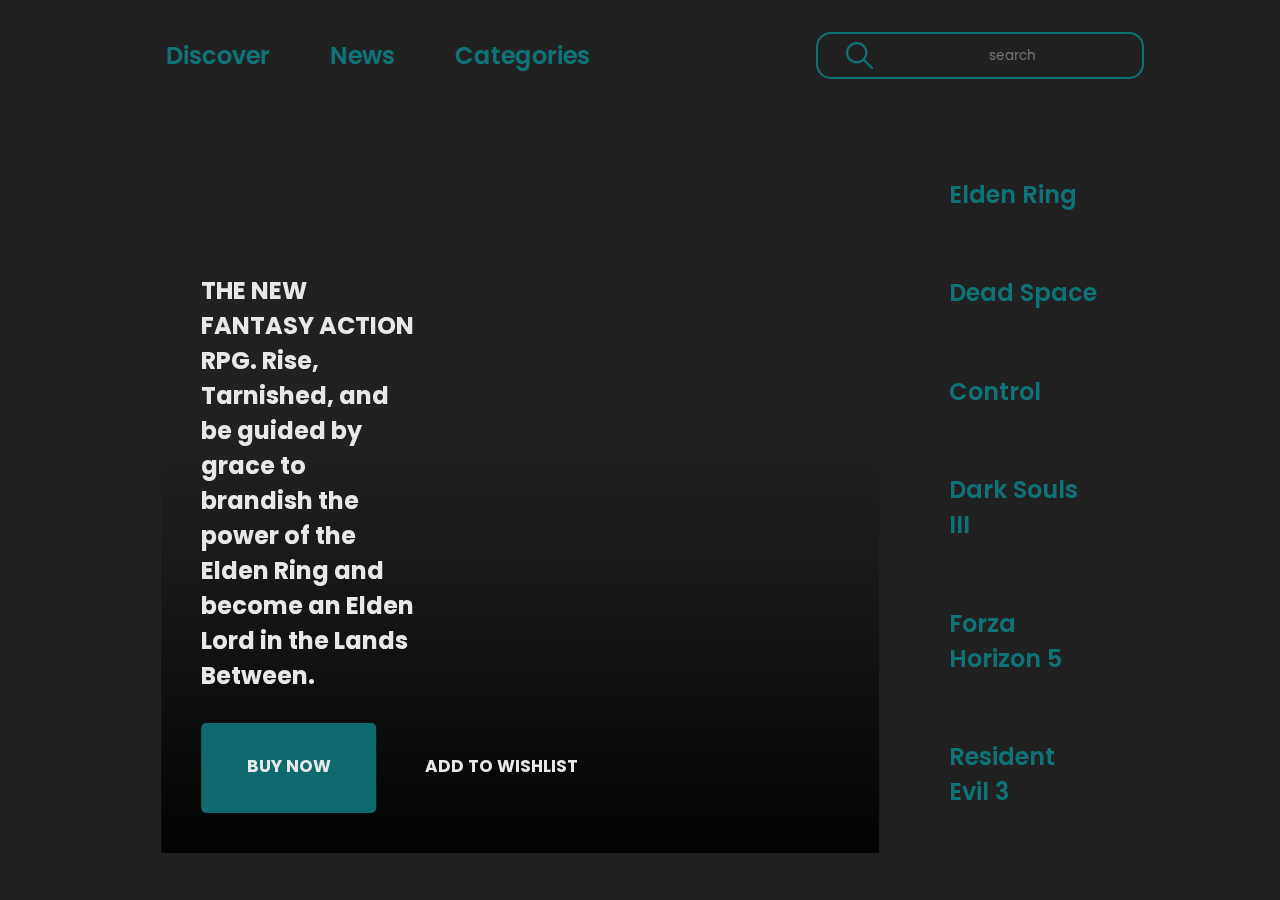
==== pages/store/index.html @ bb8a1981 "added store page" ====
<!DOCTYPE html>
<html lang="en">
	<head>
		<meta charset="UTF-8" />
		<meta http-equiv="X-UA-Compatible" content="IE=edge" />
		<meta name="viewport" content="width=device-width, initial-scale=1.0" />
		<title>Steam Store</title>
		<link rel="stylesheet" href="./styles.css" />

		<link rel="preconnect" href="https://fonts.googleapis.com" />
		<link rel="preconnect" href="https://fonts.gstatic.com" crossorigin />
		<link
			href="https://fonts.googleapis.com/css2?family=Poppins:wght@300&display=swap"
			rel="stylesheet"
		/>
		<link rel="stylesheet" href="./assets/styles.features.css" />
	</head>
	<body>
		<div class="store-header">
			<div class="store-header-item">Discover</div>
			<div class="store-header-item">News</div>
			<div class="store-header-item">Categories</div>
			<div class="navbar">
                <?xml version="1.0" encoding="iso-8859-1"?>
				<!-- Generator: Adobe Illustrator 19.0.0, SVG Export Plug-In . SVG Version: 6.00 Build 0)  -->
				<svg class="find-svg" version="1.1" id="Capa_1" xmlns="http://www.w3.org/2000/svg" xmlns:xlink="http://www.w3.org/1999/xlink" x="0px" y="0px"
					viewBox="0 0 487.95 487.95" style="enable-background:new 0 0 487.95 487.95;" xml:space="preserve">
				<g>
					<g>
						<path d="M481.8,453l-140-140.1c27.6-33.1,44.2-75.4,44.2-121.6C386,85.9,299.5,0.2,193.1,0.2S0,86,0,191.4s86.5,191.1,192.9,191.1
							c45.2,0,86.8-15.5,119.8-41.4l140.5,140.5c8.2,8.2,20.4,8.2,28.6,0C490,473.4,490,461.2,481.8,453z M41,191.4
							c0-82.8,68.2-150.1,151.9-150.1s151.9,67.3,151.9,150.1s-68.2,150.1-151.9,150.1S41,274.1,41,191.4z"/>
					</g>
				</g>
				</svg>
                <input class="store-header-search " type="text" placeholder="search"></input>
            </div>
		</div>
		<div class="flex-container">
			<div class="leftmain">
				<div class="desc-buttons">
					<div class="desc">THE NEW FANTASY ACTION RPG. Rise, Tarnished, and be guided by grace to brandish the power of the Elden Ring and become an Elden Lord in the Lands Between.</div>
					<div class="button-container">
						<div class="buynow">BUY NOW</div>
						<div class="addtowishlist">ADD TO WISHLIST</div>
					</div>
				</div>
			</div>
			<div class="right-list">
				<div class="store-item">Elden Ring</div>
				<div class="store-item">Dead Space </div>
				<div class="store-item">Control</div>
				<div class="store-item">Dark Souls III</div>
				<div class="store-item">Forza Horizon 5</div>
				<div class="store-item">Resident Evil 3</div>
			</div>
		</div>
		<script src="./app.js"></script>
	</body>
</html>
---- pages/store/styles.css ----
body {
    padding-left: 10%;
    padding-right: 10%;
    background-color: #212121;
    font-family: 'Poppins', sans-serif;
    font-weight: 550;
    font-size: 24px;
    color: #0D7377;
}

.store-header {
    width: 100%;
    display: flex;
    justify-content: left;
    color: #0D7377;
}

.navbar {
    padding-left: 20px;
    position: relative;
    top: 50%;
    margin-left: auto;
    align-self: center;
    display: flex;
    justify-content: flex-start;
    background-color: transparent;
    color: #0D7377;
    border-style: solid;
    border-width: 2px;
    border-color: #0D7377;
    border-radius: 15px;
    height: 2.7rem;
}


.store-header-search {
    /*  */
    color: #0D7377;
    font-family: 'Poppins', sans-serif;
    text-align: center;
    background: transparent;
    border: none;
}


.store-header-item {
    cursor: pointer;
    margin: 30px;
}

.store-header-item:hover {
    color: #14FFEC;
}

.find-svg {
    margin: 8px;
    fill: #0D7377;
}

input:focus {
    outline: none !important;
}

.flex-container{
    display: flex;
    margin-top: 30px;
    position: relative;
    width: 95%;
    height: 80vh;
    left: 50%;
    transform: translateX(-50%);
}

.leftmain{
    border-radius: 10px;
    position: fixed;
    background-image: url("https://image.api.playstation.com/vulcan/ap/rnd/202108/0410/2odx6gpsgR6qQ16YZ7YkEt2B.png");
    background-size: cover;
    width: 75%;
    height: 100%;
    background-repeat: no-repeat;
}

.desc-buttons{
    position: relative;
    top: 100%;
    transform: translateY(-100%);
    color: white;
    align-self: flex-end;
}

.right-list{
    display: flex;
    flex-direction: column;
    justify-content: space-evenly;
    margin-left: auto;
    width: 25%;
    height: 100%;
    position: relative;
}

.store-item{
    cursor: pointer;
    margin-left: 50px;
    padding: 20px;
    border-radius: 10px;
}

.store-item:hover{
    color: #14FFEC;
    background-color: #323232;
}

.desc-buttons{
    display: flex;
    flex-direction: column;
    justify-content: flex-end;
    font-weight: bold;
    position: relative;
    width: 100%;
    height: 50%;
    opacity: 0.9;
    background: linear-gradient(transparent,black);
    padding-bottom: 40px;
}

.desc{
    padding-bottom: 30px;
    position: relative;
    margin-left: 40px;
    word-wrap: break-word;
    max-width: 30%;
}

.button-container{
    font-size: 17px;
    display: flex;
    justify-content: flex-start;
}

.buynow{
    cursor: pointer;
    padding-top: 30px;
    text-align: center;
    border-radius: 5px;
    margin-left: 40px;
    background-color: #0D7377;
    width: 175px;
    height: 60px;
}

.addtowishlist{
    cursor: pointer;
    padding-top: 30px;
    text-align: center;
    border-radius: 5px;
    background-color: transparent;
    margin-left: 10px;
    width: 230px;
    height: 60px;
}

.addtowishlist:hover{
    transition: 1s background-color;
    background-color: #323232;
}
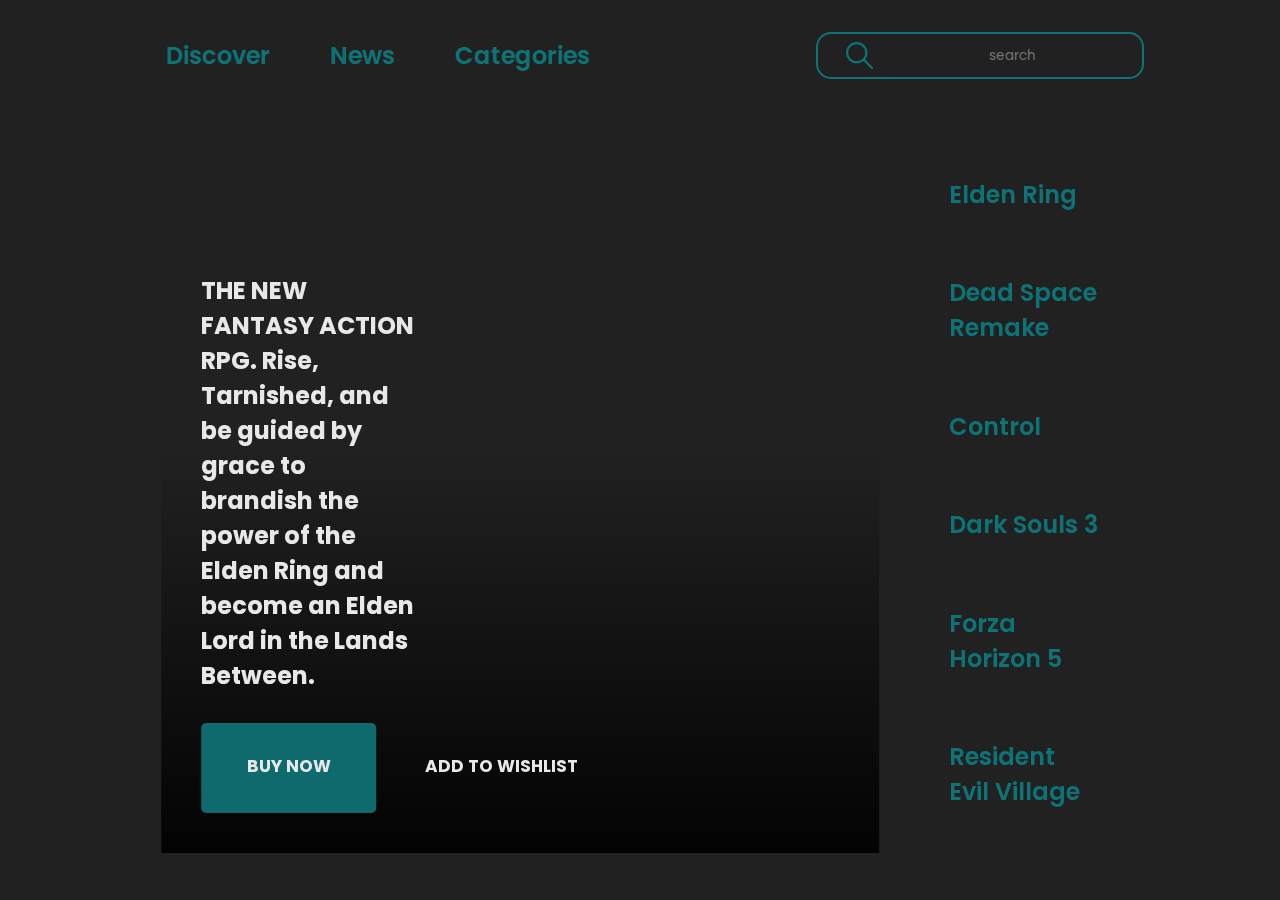
==== commit 2f4e9de1: "Added functionality" ====
--- a/pages/store/index.html
+++ b/pages/store/index.html
@@ -48,11 +48,11 @@
 			</div>
 			<div class="right-list">
 				<div class="store-item">Elden Ring</div>
-				<div class="store-item">Dead Space </div>
+				<div class="store-item">Dead Space Remake</div>
 				<div class="store-item">Control</div>
-				<div class="store-item">Dark Souls III</div>
+				<div class="store-item">Dark Souls 3</div>
 				<div class="store-item">Forza Horizon 5</div>
-				<div class="store-item">Resident Evil 3</div>
+				<div class="store-item">Resident Evil Village</div>
 			</div>
 		</div>
 		<script src="./app.js"></script>
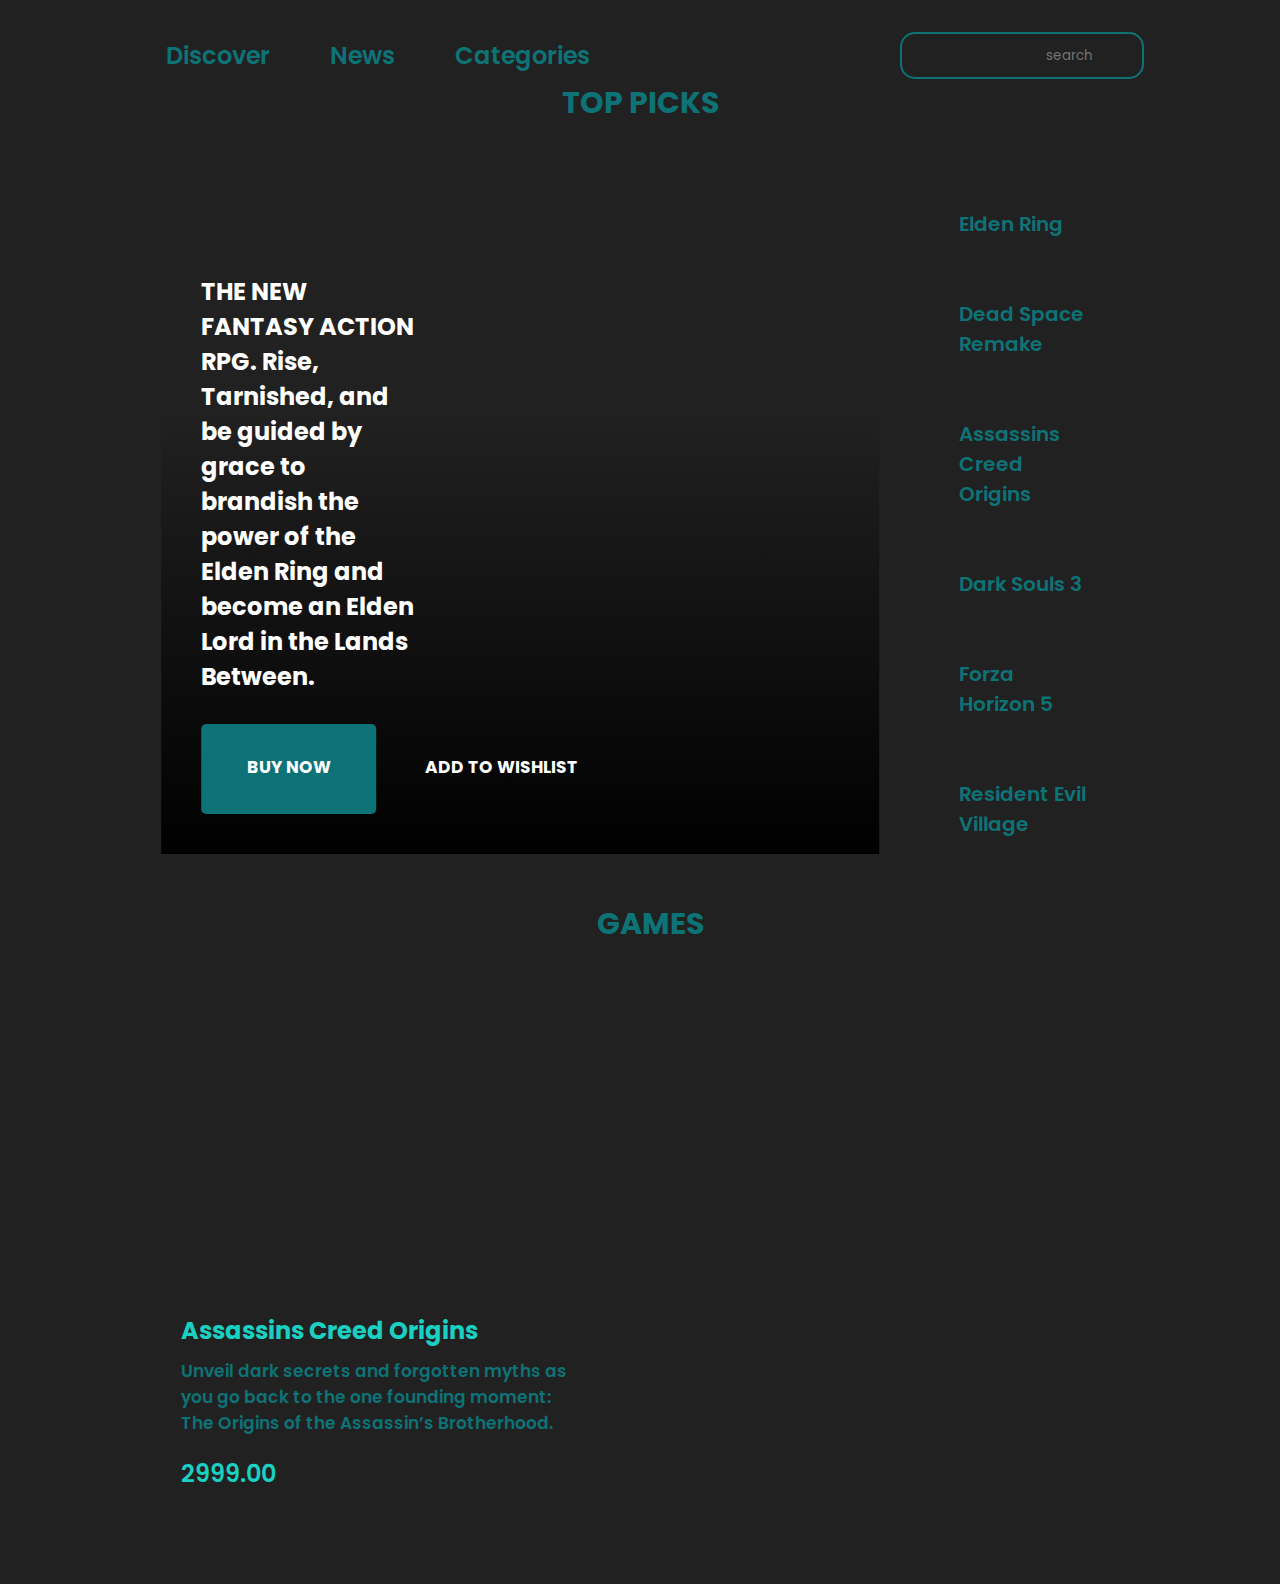
==== commit 915e1739: "added games" ====
--- a/pages/store/index.html
+++ b/pages/store/index.html
@@ -36,6 +36,7 @@
                 <input class="store-header-search " type="text" placeholder="search"></input>
             </div>
 		</div>
+		<div class="toppicks">TOP PICKS</div>
 		<div class="flex-container">
 			<div class="leftmain">
 				<div class="desc-buttons">
@@ -49,12 +50,26 @@
 			<div class="right-list">
 				<div class="store-item">Elden Ring</div>
 				<div class="store-item">Dead Space Remake</div>
-				<div class="store-item">Control</div>
+				<div class="store-item">Assassins Creed Origins</div>
 				<div class="store-item">Dark Souls 3</div>
 				<div class="store-item">Forza Horizon 5</div>
 				<div class="store-item">Resident Evil Village</div>
 			</div>
 		</div>
+		<div class="games-title">GAMES</div>
+		<div class="games-list">
+			<div class="game">
+				<div class="gameimage"></div>
+				<div class="content">
+					<div class="gamename">Assassins Creed Origins</div>
+					<div class="gamedesc">Unveil dark secrets and forgotten myths as you go back to the one founding moment: The Origins of the Assassin’s Brotherhood.</div>
+					<div class="price">2999.00</div>
+				</div>
+			</div>
+			<div class="game"></div>
+			<div class="game"></div>
+			<div class="game"></div>
+		</div>
 		<script src="./app.js"></script>
 	</body>
 </html>
--- a/pages/store/styles.css
+++ b/pages/store/styles.css
@@ -15,7 +15,30 @@
     color: #0D7377;
 }
 
+.games-title{
+    margin-top: 70px;
+    margin-bottom: 50px;
+    font-weight: bold;
+    font-size: 30px;
+    width: max-content;
+    position: relative;
+    left: 51%;
+    top: 50%;
+    transform: translate(-50%,-50%);
+}
+
+.toppicks{
+    font-weight: bold;
+    font-size: 30px;
+    width: max-content;
+    position: relative;
+    left: 50%;
+    top: 50%;
+    transform: translate(-50%,-50%);
+}
+
 .navbar {
+    width: 220px;
     padding-left: 20px;
     position: relative;
     top: 50%;
@@ -66,7 +89,7 @@
     margin-top: 30px;
     position: relative;
     width: 95%;
-    height: 80vh;
+    height: 75vh;
     left: 50%;
     transform: translateX(-50%);
 }
@@ -74,11 +97,12 @@
 .leftmain{
     border-radius: 10px;
     position: fixed;
-    background-image: url("https://image.api.playstation.com/vulcan/ap/rnd/202108/0410/2odx6gpsgR6qQ16YZ7YkEt2B.png");
+    background-image: url("https://images4.alphacoders.com/115/thumb-1920-1151249.jpg");
     background-size: cover;
     width: 75%;
     height: 100%;
     background-repeat: no-repeat;
+    background-position: center;
 }
 
 .desc-buttons{
@@ -90,6 +114,7 @@
 }
 
 .right-list{
+    font-size: 20px;
     display: flex;
     flex-direction: column;
     justify-content: space-evenly;
@@ -102,7 +127,7 @@
 .store-item{
     cursor: pointer;
     margin-left: 50px;
-    padding: 20px;
+    padding: 30px;
     border-radius: 10px;
 }
 
@@ -118,8 +143,8 @@
     font-weight: bold;
     position: relative;
     width: 100%;
-    height: 50%;
-    opacity: 0.9;
+    height: 60%;
+    opacity: 1;
     background: linear-gradient(transparent,black);
     padding-bottom: 40px;
 }
@@ -165,3 +190,53 @@
     background-color: #323232;
 }
 
+.games-list{
+    display: flex;
+    justify-content: space-between;
+    flex-wrap: wrap;
+    width: 100%;
+}
+
+.game{
+    margin: 10px;
+    padding: 10px;
+    min-width: 28.5%;
+}
+
+.gameimage{
+    background-size: cover;
+    position: relative;
+    background-image: url(https://wallpapercave.com/wp/wp3109434.jpg);
+    width: 441.6px;
+    height: 248.4px;
+    border-radius: 15px;
+}
+
+.content{
+    margin: 25px;
+}
+
+.gamename{
+    font-weight: bold;
+    font-size: 24px;
+    color:#19d1c2;
+}
+
+.gamedesc{
+    word-wrap: break-word;
+    font-size: 17px;
+    max-width: 395px;
+    margin-top: 10px;
+    margin-bottom: 10px;
+}
+
+.price{
+    margin-top: 20px;
+    font-size: 24px;
+    color: #19d1c2;
+}
+
+.game:hover{
+    transform: scale(1.05);
+    transition: 0.3s transform;
+}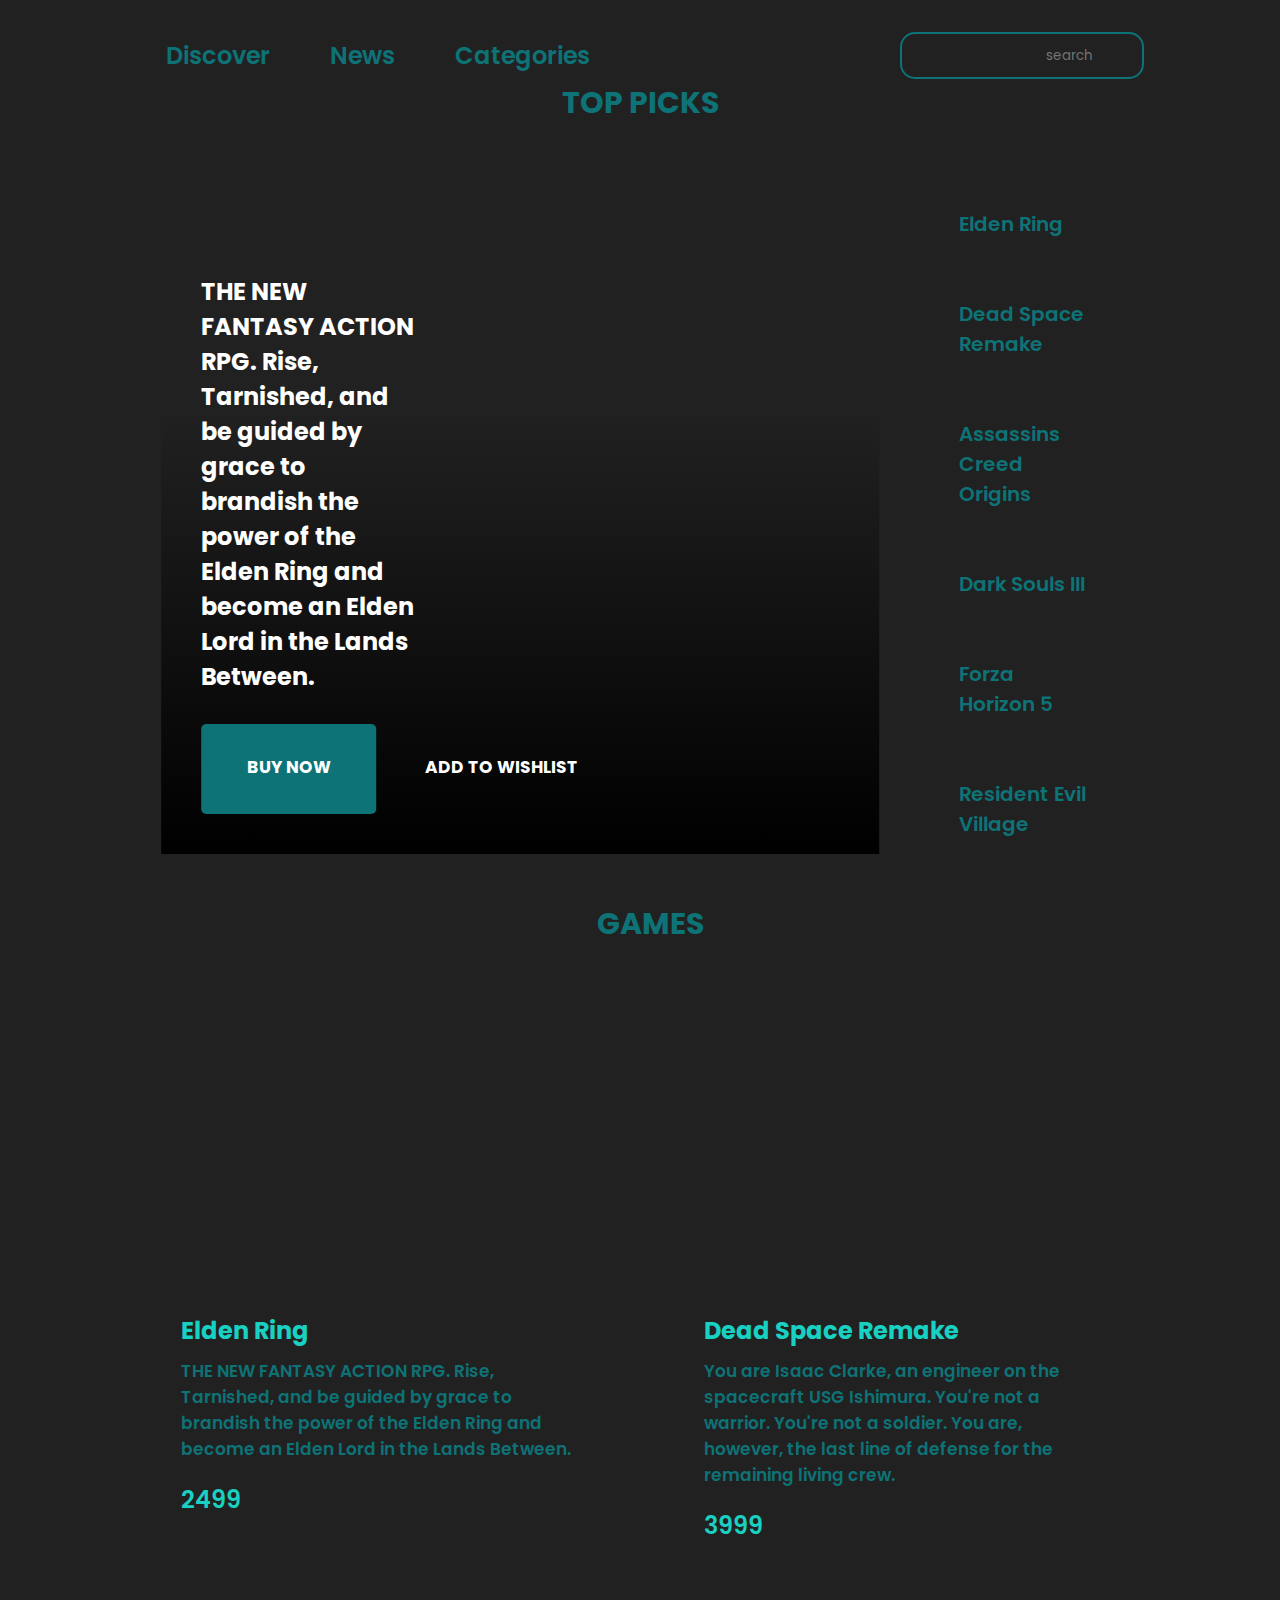
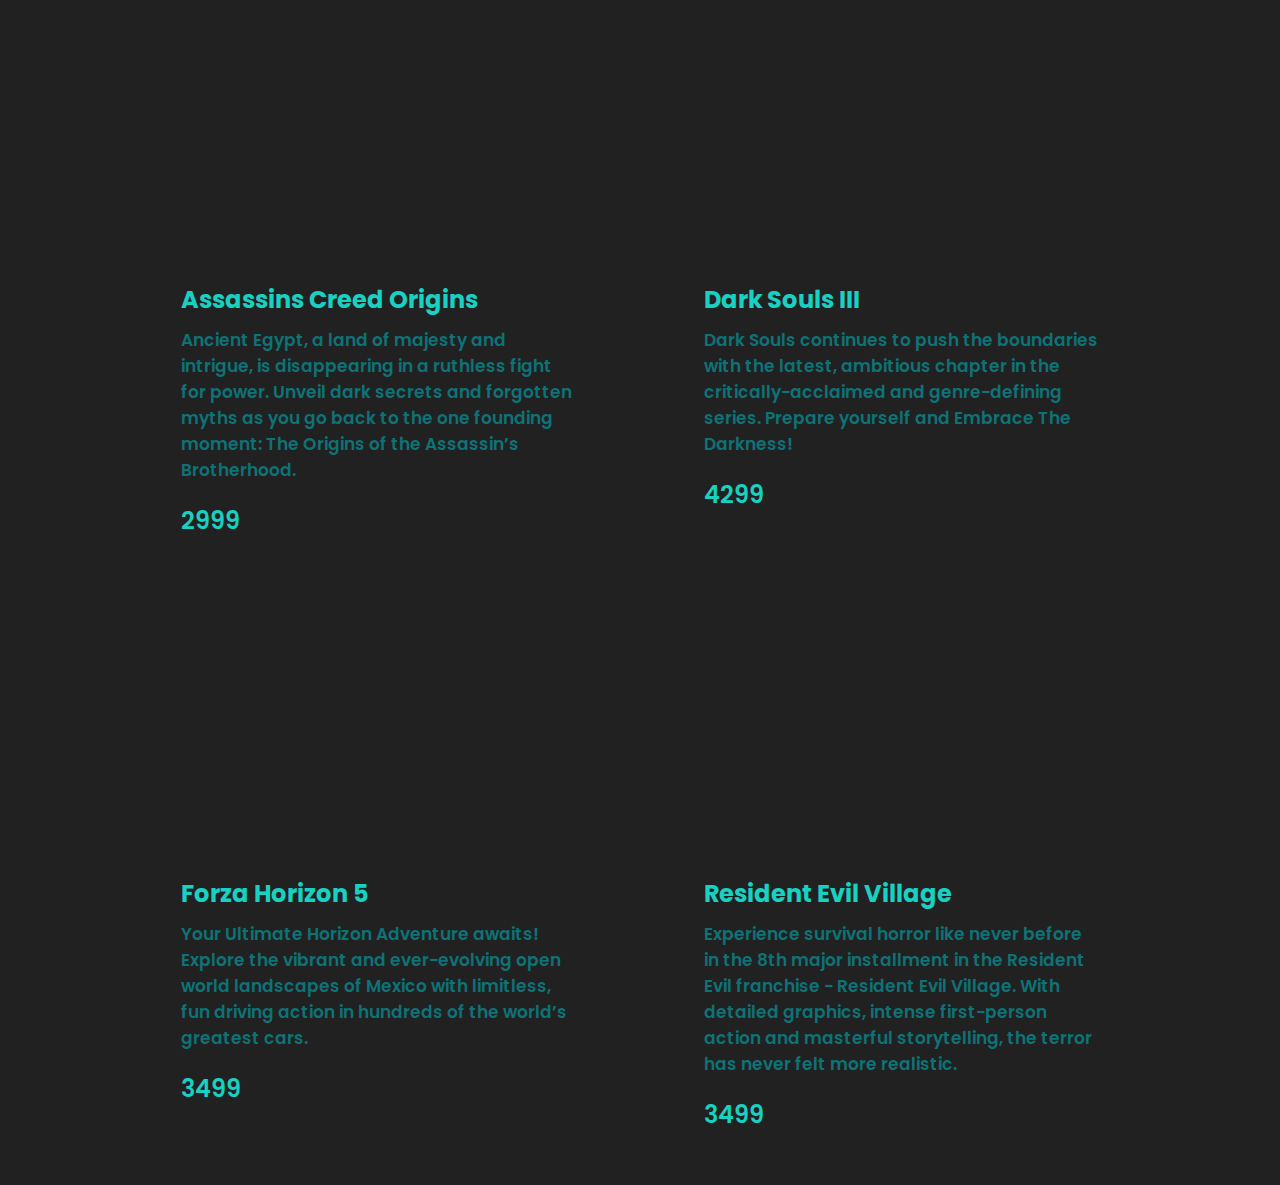
==== commit cac2a6af: "Added game cards" ====
--- a/pages/store/index.html
+++ b/pages/store/index.html
@@ -51,24 +51,15 @@
 				<div class="store-item">Elden Ring</div>
 				<div class="store-item">Dead Space Remake</div>
 				<div class="store-item">Assassins Creed Origins</div>
-				<div class="store-item">Dark Souls 3</div>
+				<div class="store-item">Dark Souls III</div>
 				<div class="store-item">Forza Horizon 5</div>
 				<div class="store-item">Resident Evil Village</div>
 			</div>
 		</div>
 		<div class="games-title">GAMES</div>
 		<div class="games-list">
-			<div class="game">
-				<div class="gameimage"></div>
-				<div class="content">
-					<div class="gamename">Assassins Creed Origins</div>
-					<div class="gamedesc">Unveil dark secrets and forgotten myths as you go back to the one founding moment: The Origins of the Assassin’s Brotherhood.</div>
-					<div class="price">2999.00</div>
-				</div>
-			</div>
-			<div class="game"></div>
-			<div class="game"></div>
-			<div class="game"></div>
+			
+			
 		</div>
 		<script src="./app.js"></script>
 	</body>
--- a/pages/store/styles.css
+++ b/pages/store/styles.css
@@ -206,7 +206,6 @@
 .gameimage{
     background-size: cover;
     position: relative;
-    background-image: url(https://wallpapercave.com/wp/wp3109434.jpg);
     width: 441.6px;
     height: 248.4px;
     border-radius: 15px;
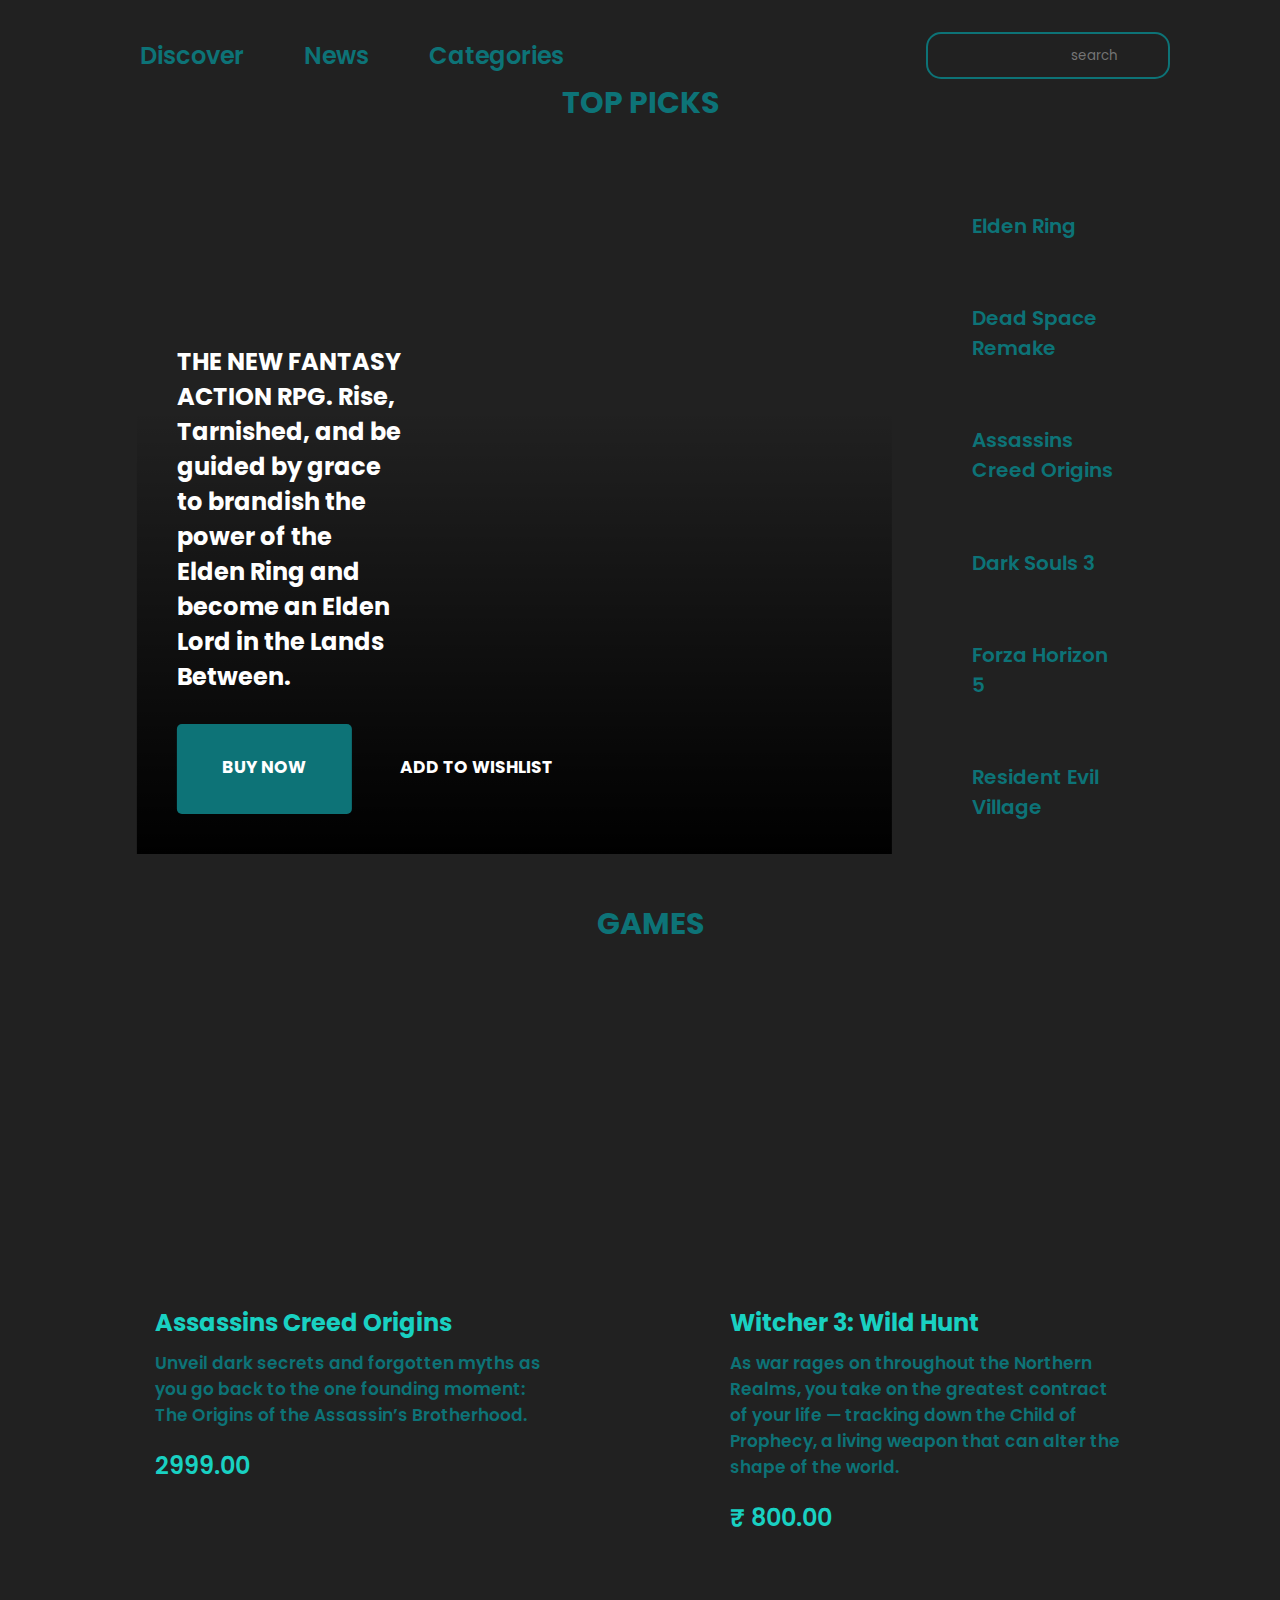
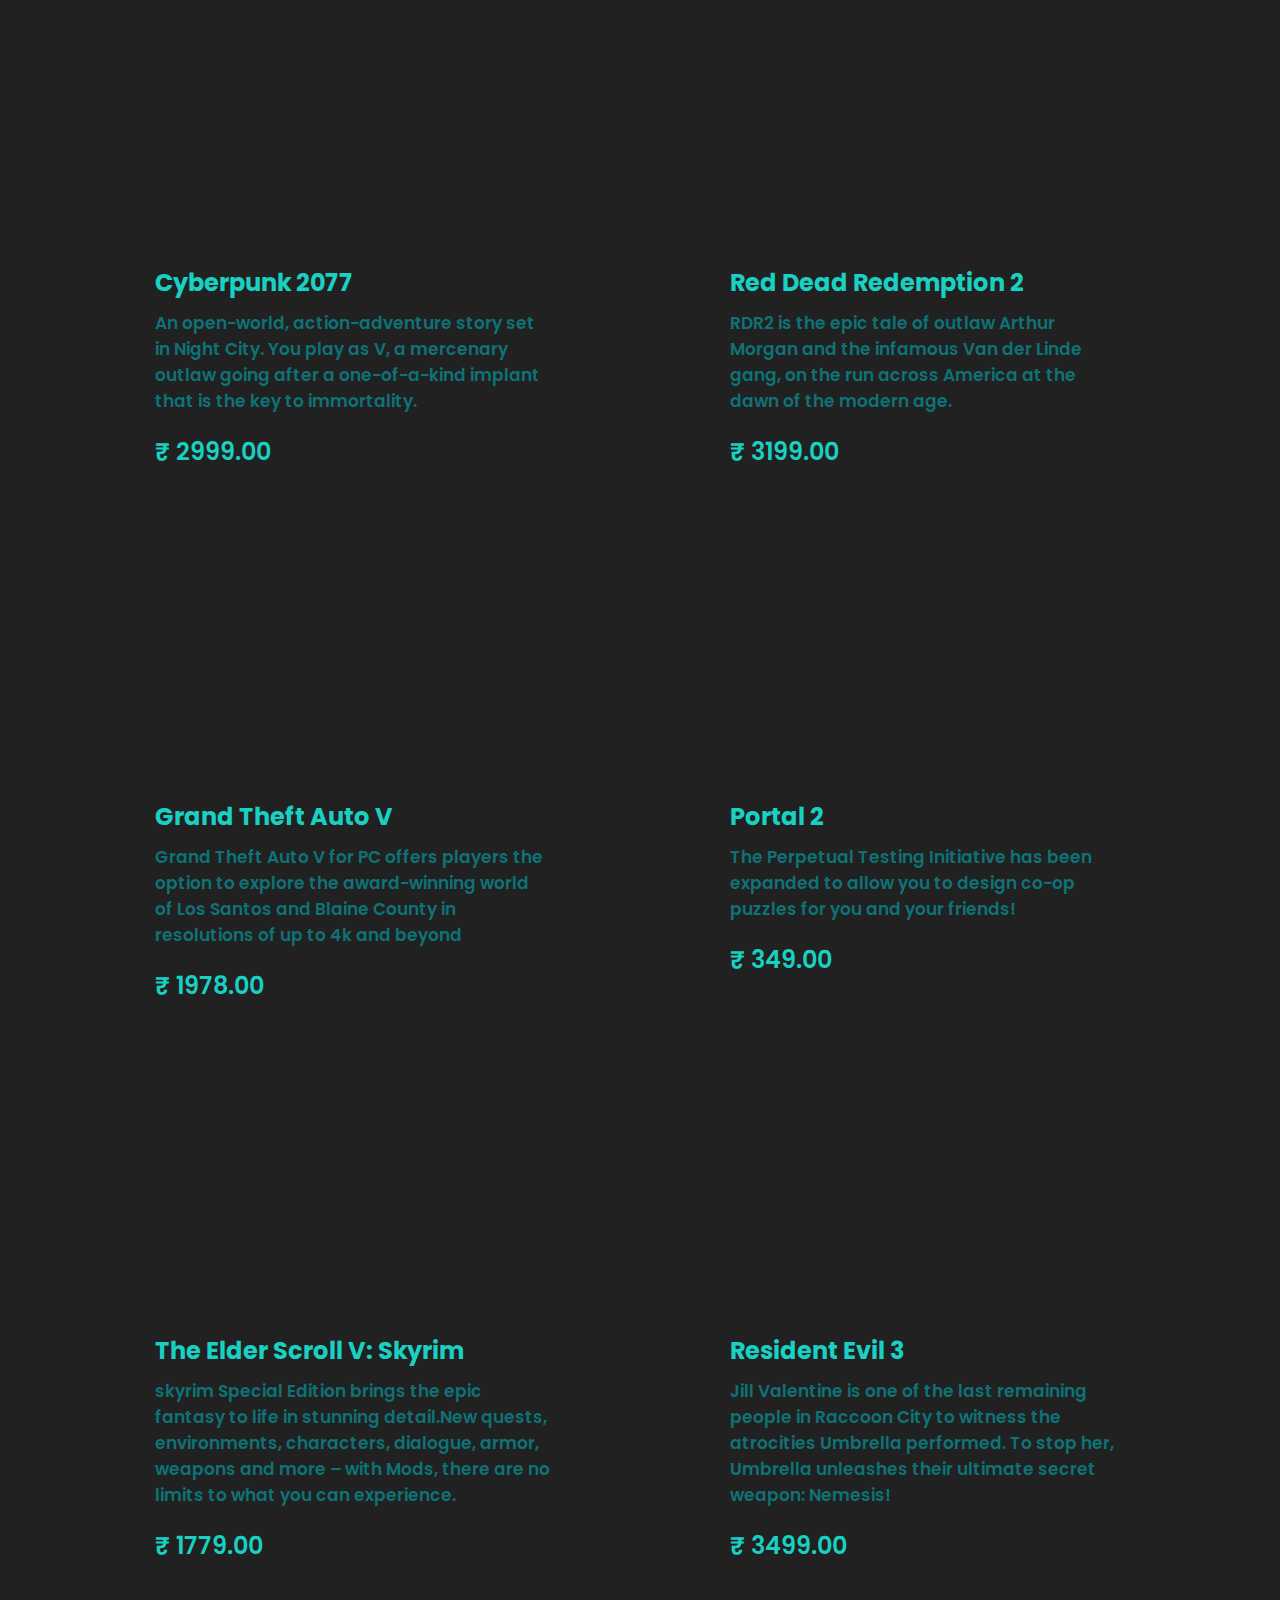
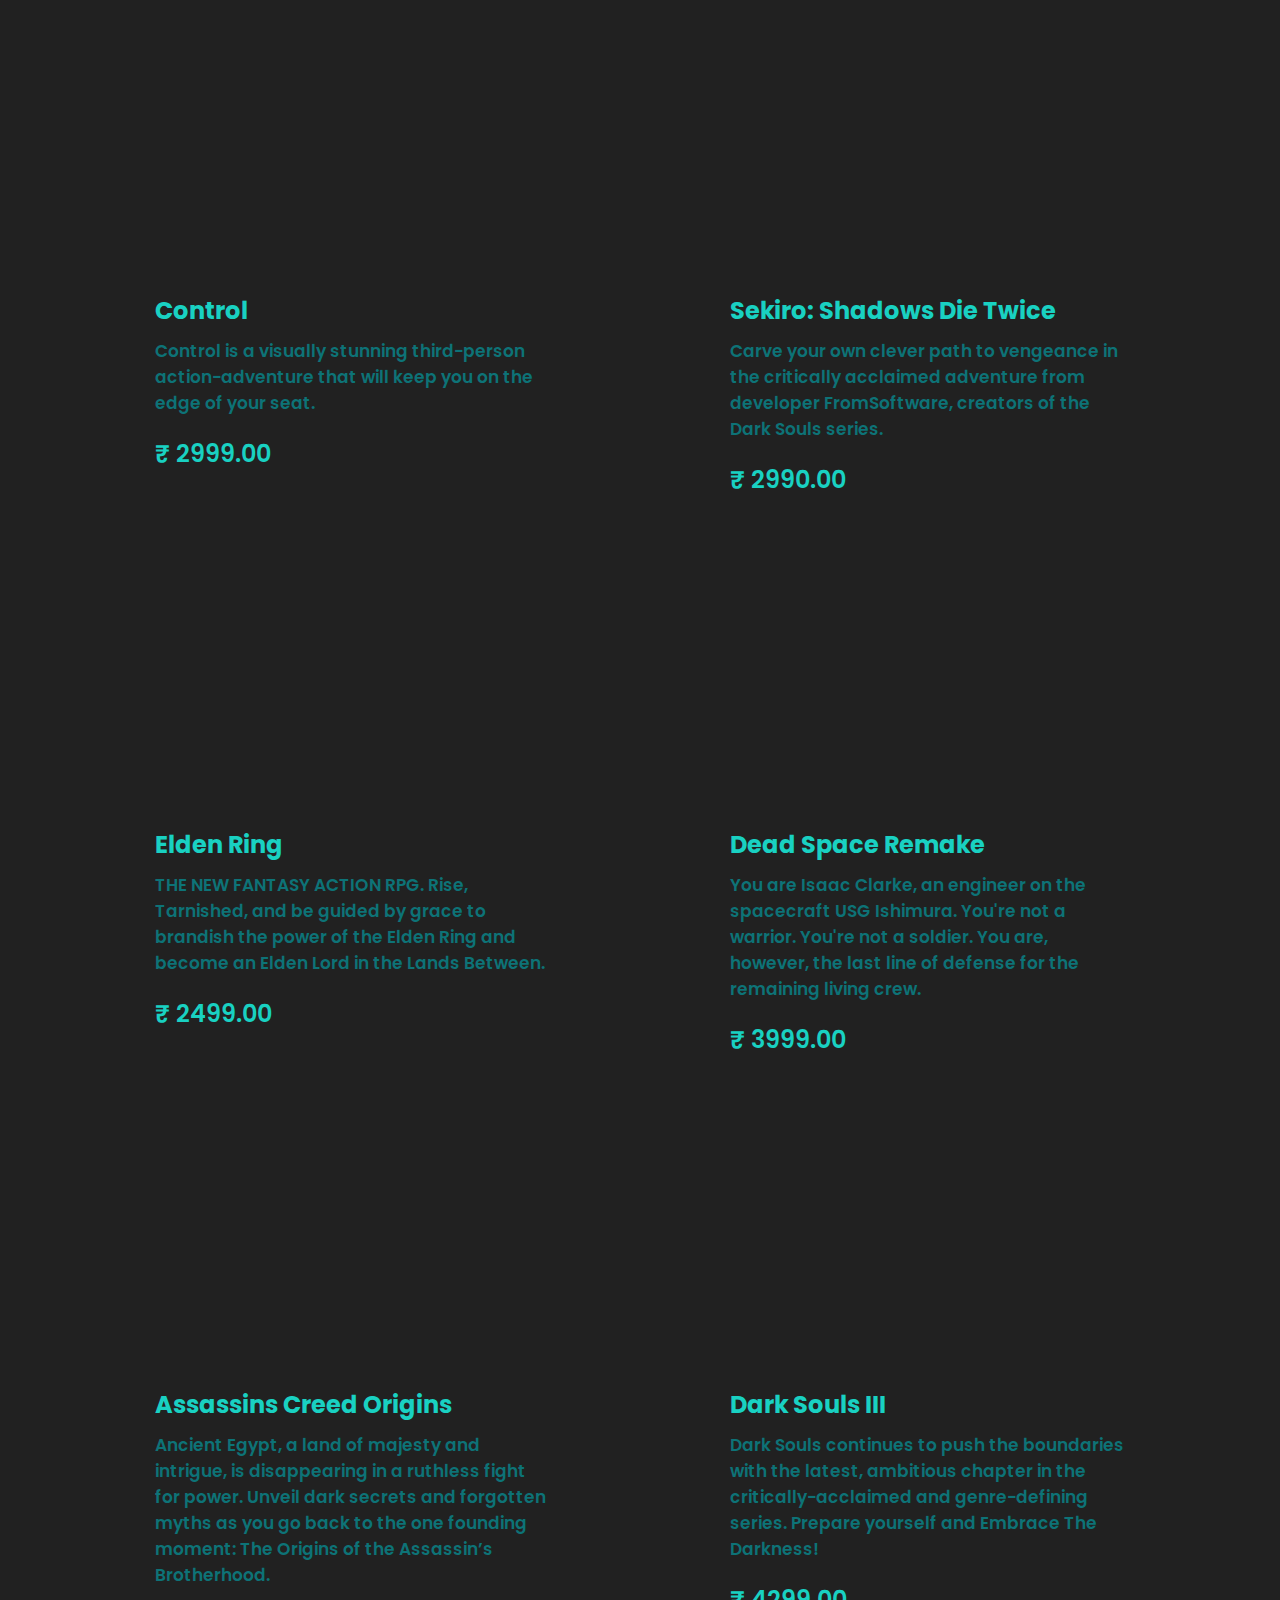
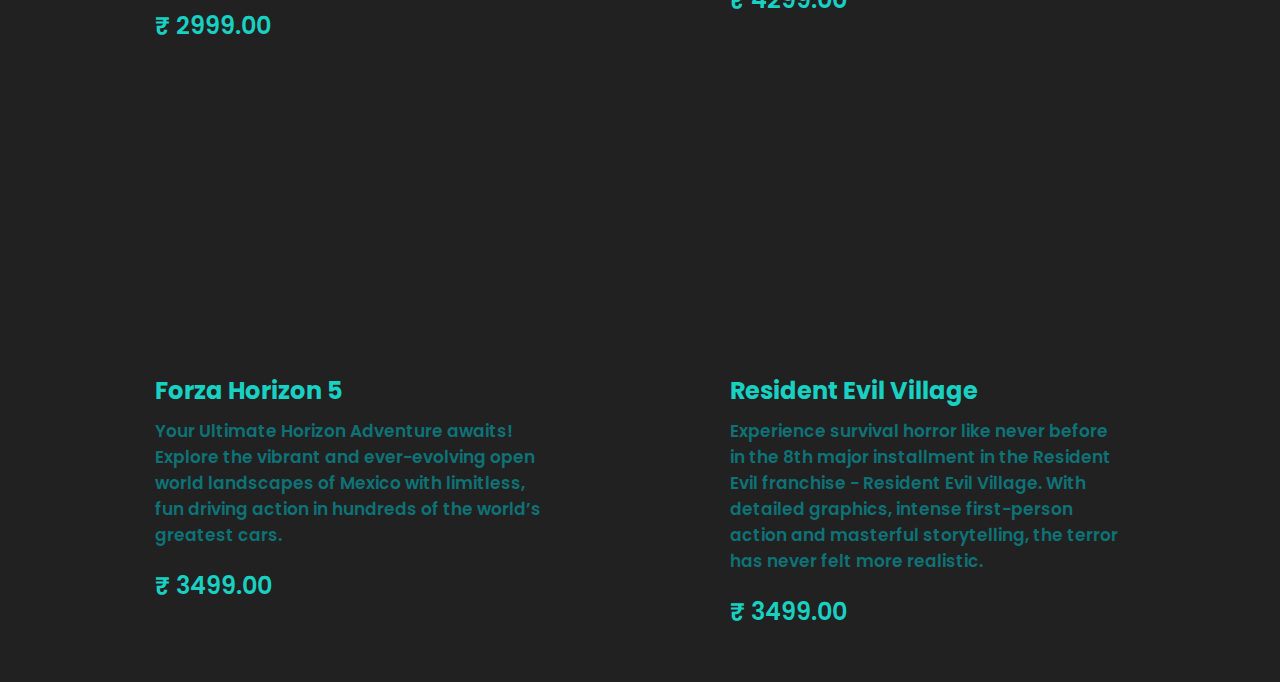
==== commit 031f90fa: "added login page" ====
--- a/pages/store/index.html
+++ b/pages/store/index.html
@@ -51,15 +51,21 @@
 				<div class="store-item">Elden Ring</div>
 				<div class="store-item">Dead Space Remake</div>
 				<div class="store-item">Assassins Creed Origins</div>
-				<div class="store-item">Dark Souls III</div>
+				<div class="store-item">Dark Souls 3</div>
 				<div class="store-item">Forza Horizon 5</div>
 				<div class="store-item">Resident Evil Village</div>
 			</div>
 		</div>
 		<div class="games-title">GAMES</div>
 		<div class="games-list">
-			
-			
+			<div class="game">
+				<div class="gameimage" style="background-image: url(https://wallpapercave.com/wp/wp3109434.jpg);"></div>
+				<div class="content">
+					<div class="gamename">Assassins Creed Origins</div>
+					<div class="gamedesc">Unveil dark secrets and forgotten myths as you go back to the one founding moment: The Origins of the Assassin’s Brotherhood.</div>
+					<div class="price">2999.00</div>
+				</div>
+			</div>
 		</div>
 		<script src="./app.js"></script>
 	</body>
--- a/pages/store/styles.css
+++ b/pages/store/styles.css
@@ -1,6 +1,6 @@
 body {
-    padding-left: 10%;
-    padding-right: 10%;
+    padding-left: 8%;
+    padding-right: 8%;
     background-color: #212121;
     font-family: 'Poppins', sans-serif;
     font-weight: 550;
@@ -206,8 +206,8 @@
 .gameimage{
     background-size: cover;
     position: relative;
-    width: 441.6px;
-    height: 248.4px;
+    width: 435px;
+    height: 240px;
     border-radius: 15px;
 }
 
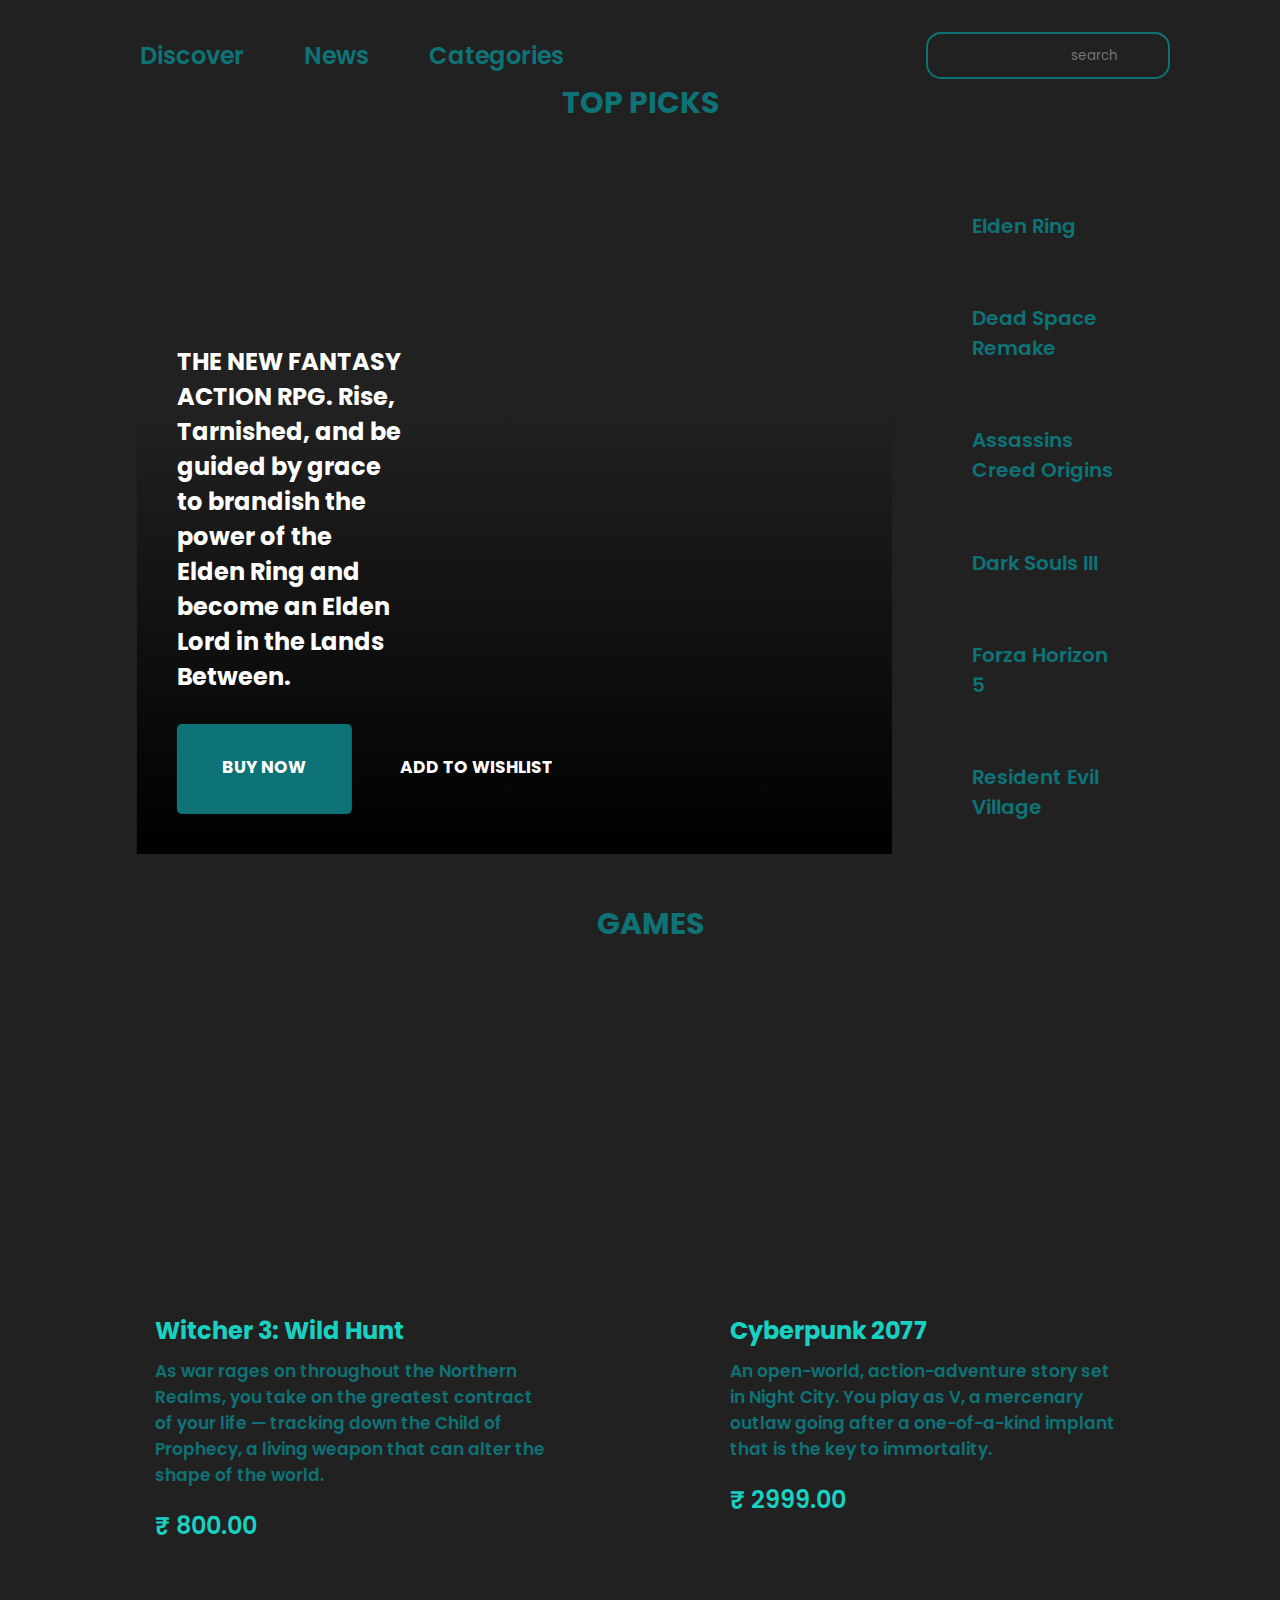
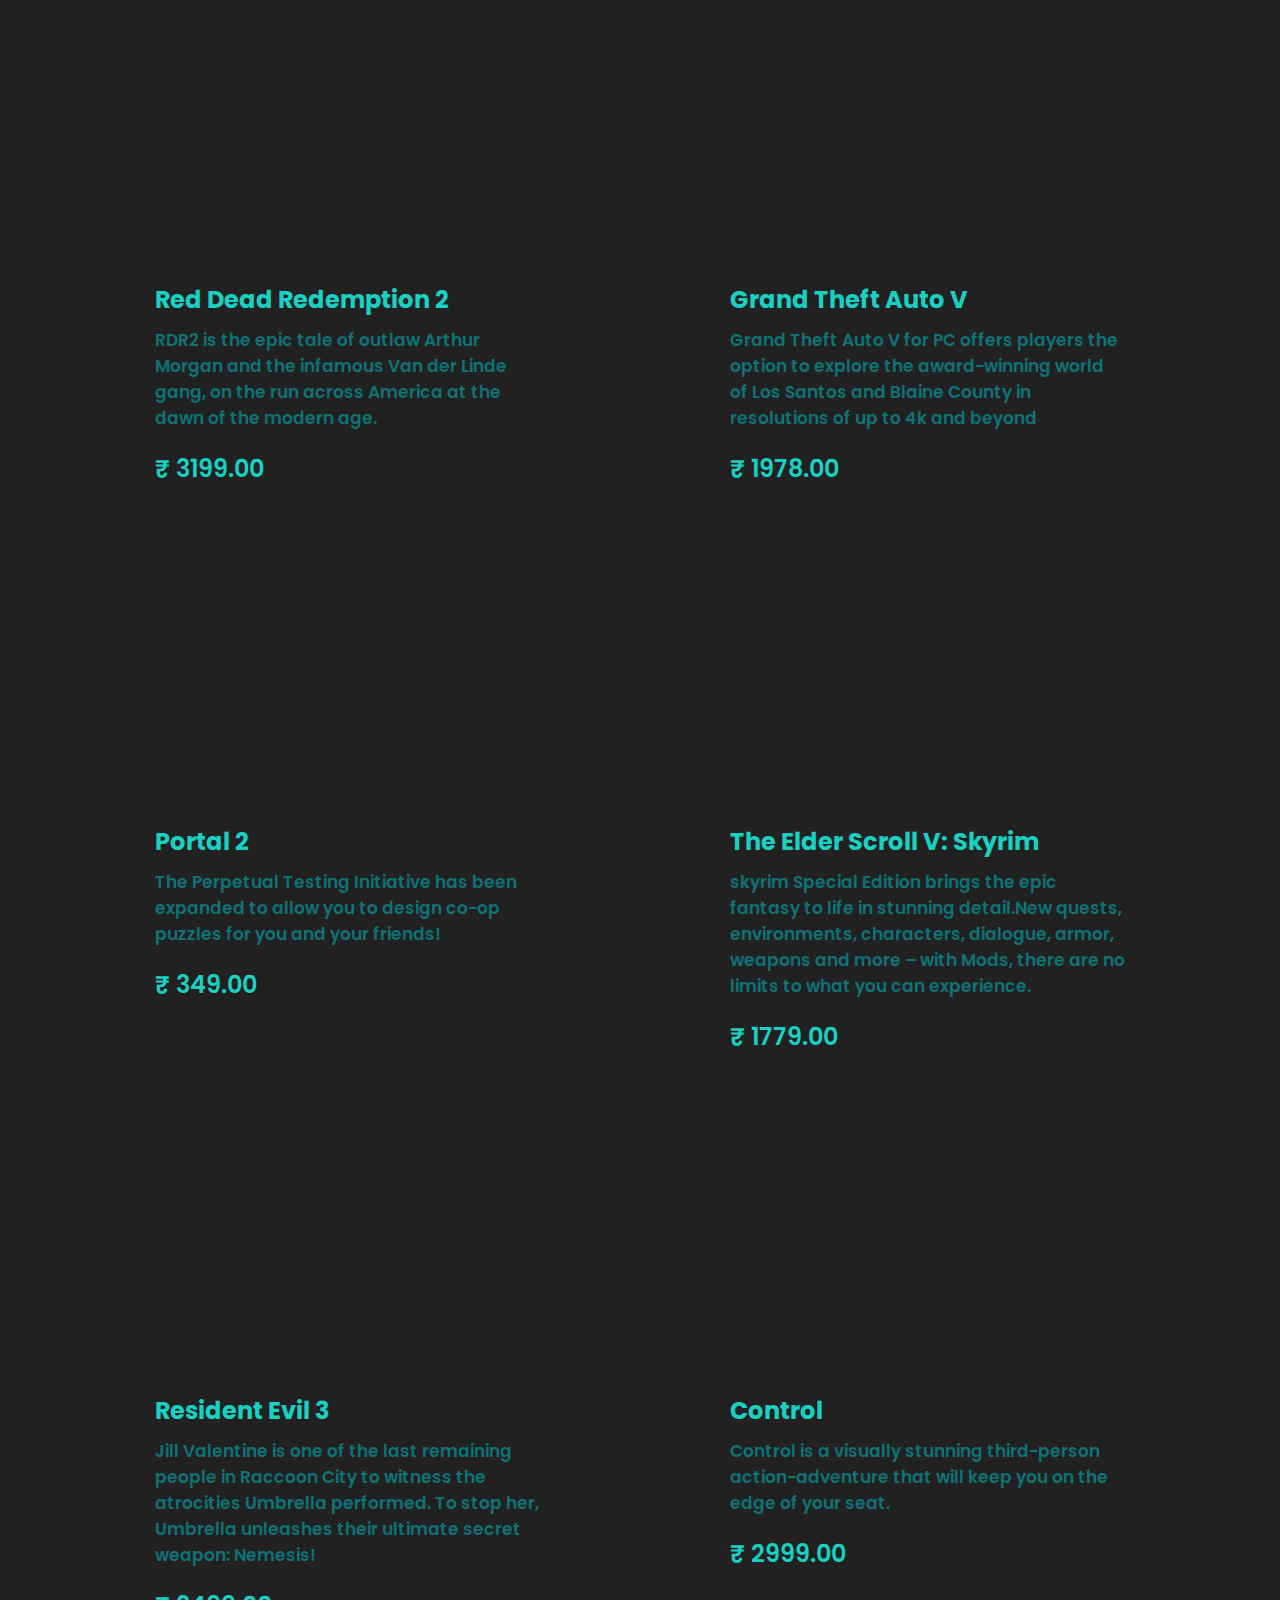
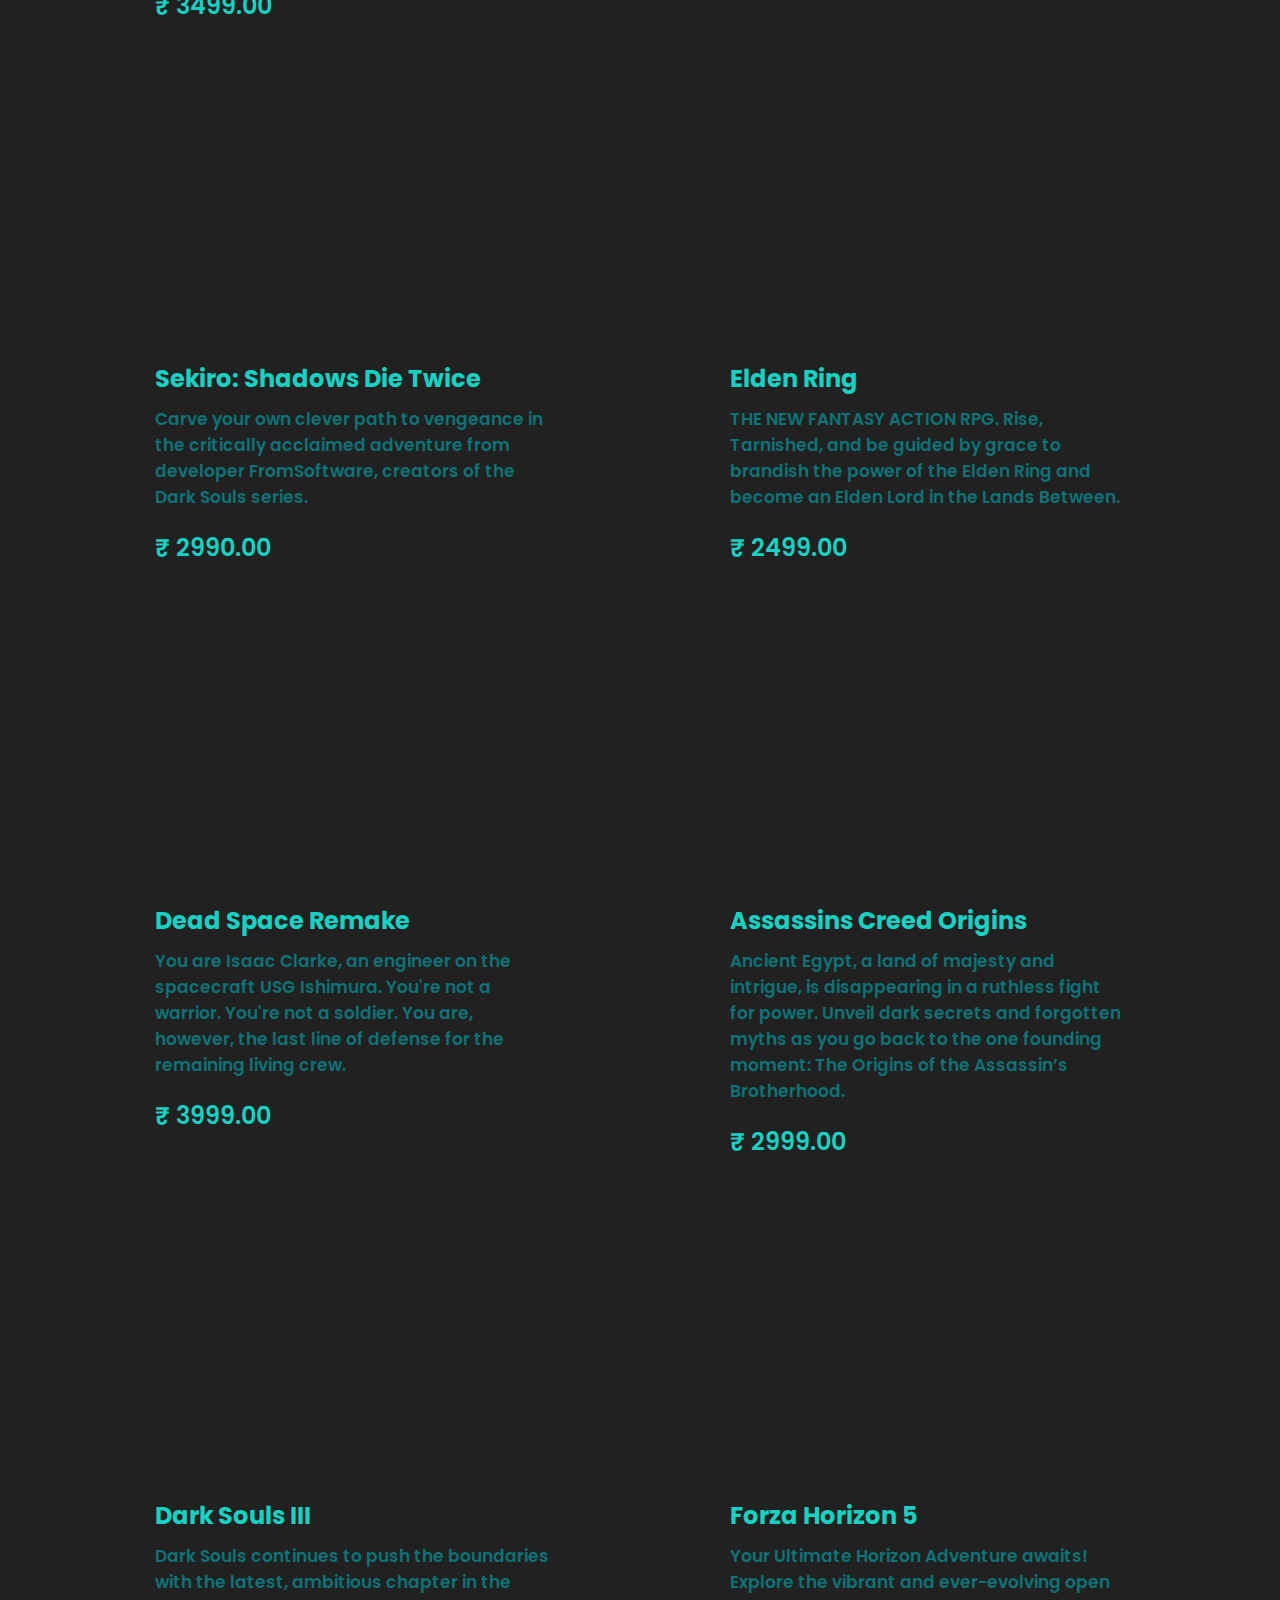
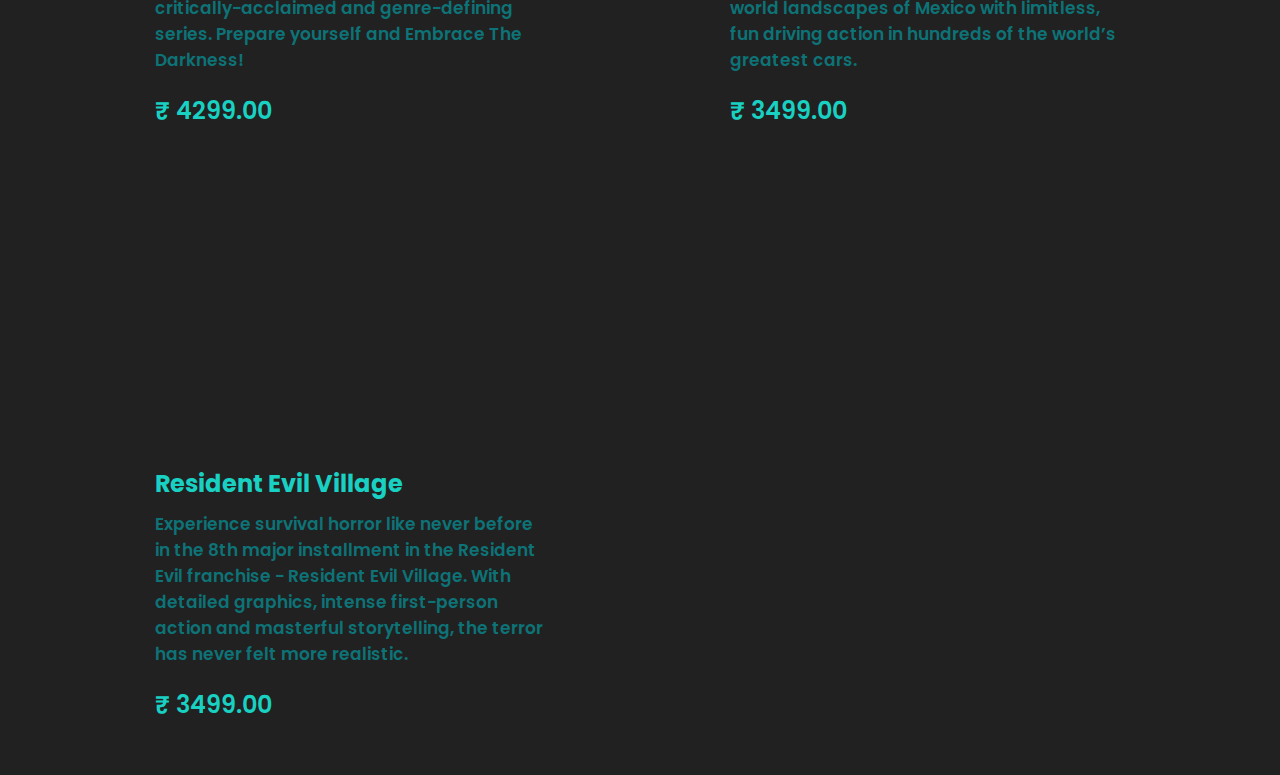
==== commit ff64f658: "added login page" ====
--- a/pages/store/index.html
+++ b/pages/store/index.html
@@ -51,21 +51,13 @@
 				<div class="store-item">Elden Ring</div>
 				<div class="store-item">Dead Space Remake</div>
 				<div class="store-item">Assassins Creed Origins</div>
-				<div class="store-item">Dark Souls 3</div>
+				<div class="store-item">Dark Souls III</div>
 				<div class="store-item">Forza Horizon 5</div>
 				<div class="store-item">Resident Evil Village</div>
 			</div>
 		</div>
 		<div class="games-title">GAMES</div>
 		<div class="games-list">
-			<div class="game">
-				<div class="gameimage" style="background-image: url(https://wallpapercave.com/wp/wp3109434.jpg);"></div>
-				<div class="content">
-					<div class="gamename">Assassins Creed Origins</div>
-					<div class="gamedesc">Unveil dark secrets and forgotten myths as you go back to the one founding moment: The Origins of the Assassin’s Brotherhood.</div>
-					<div class="price">2999.00</div>
-				</div>
-			</div>
 		</div>
 		<script src="./app.js"></script>
 	</body>
--- a/pages/store/styles.css
+++ b/pages/store/styles.css
@@ -206,8 +206,13 @@
 .gameimage{
     background-size: cover;
     position: relative;
+<<<<<<< HEAD
     width: 435px;
     height: 240px;
+=======
+    width: 441.6px;
+    height: 248.4px;
+>>>>>>> 445748611205b4b4a8aba2976263c89877b6c6e1
     border-radius: 15px;
 }
 
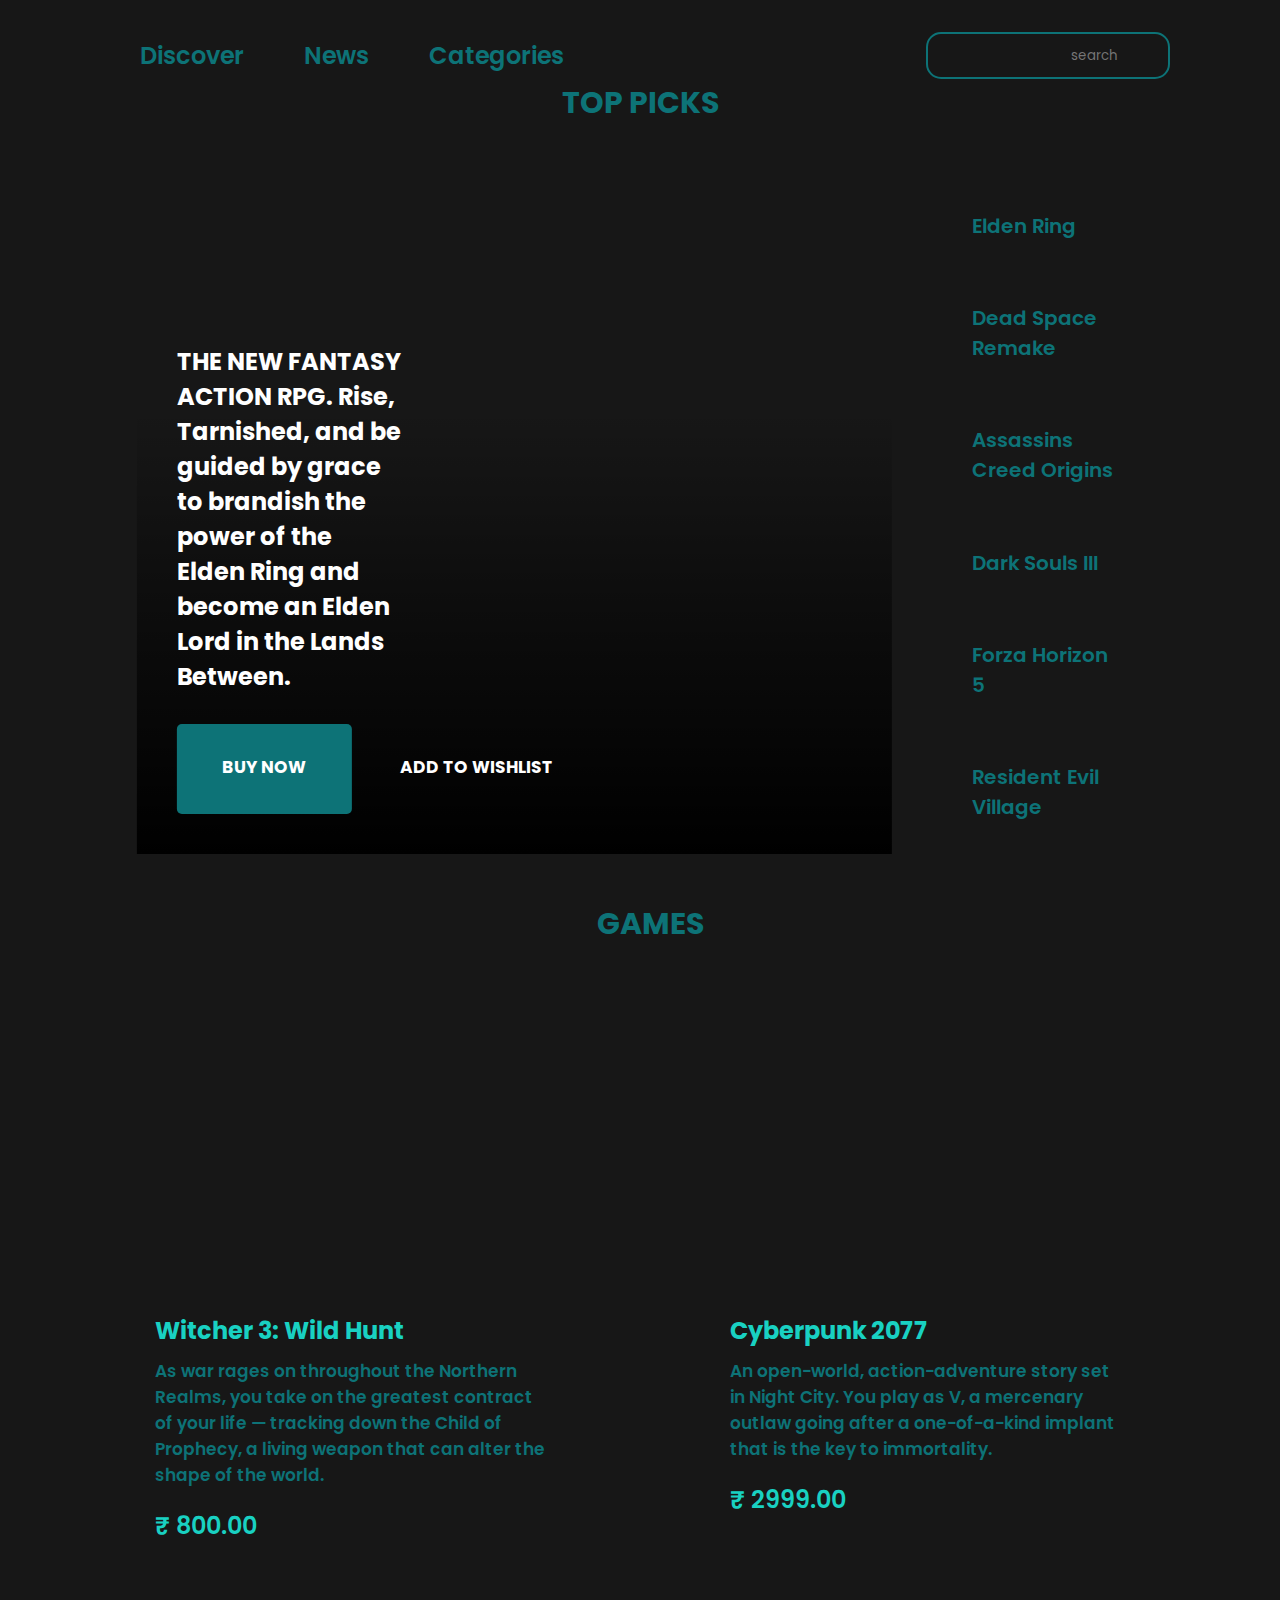
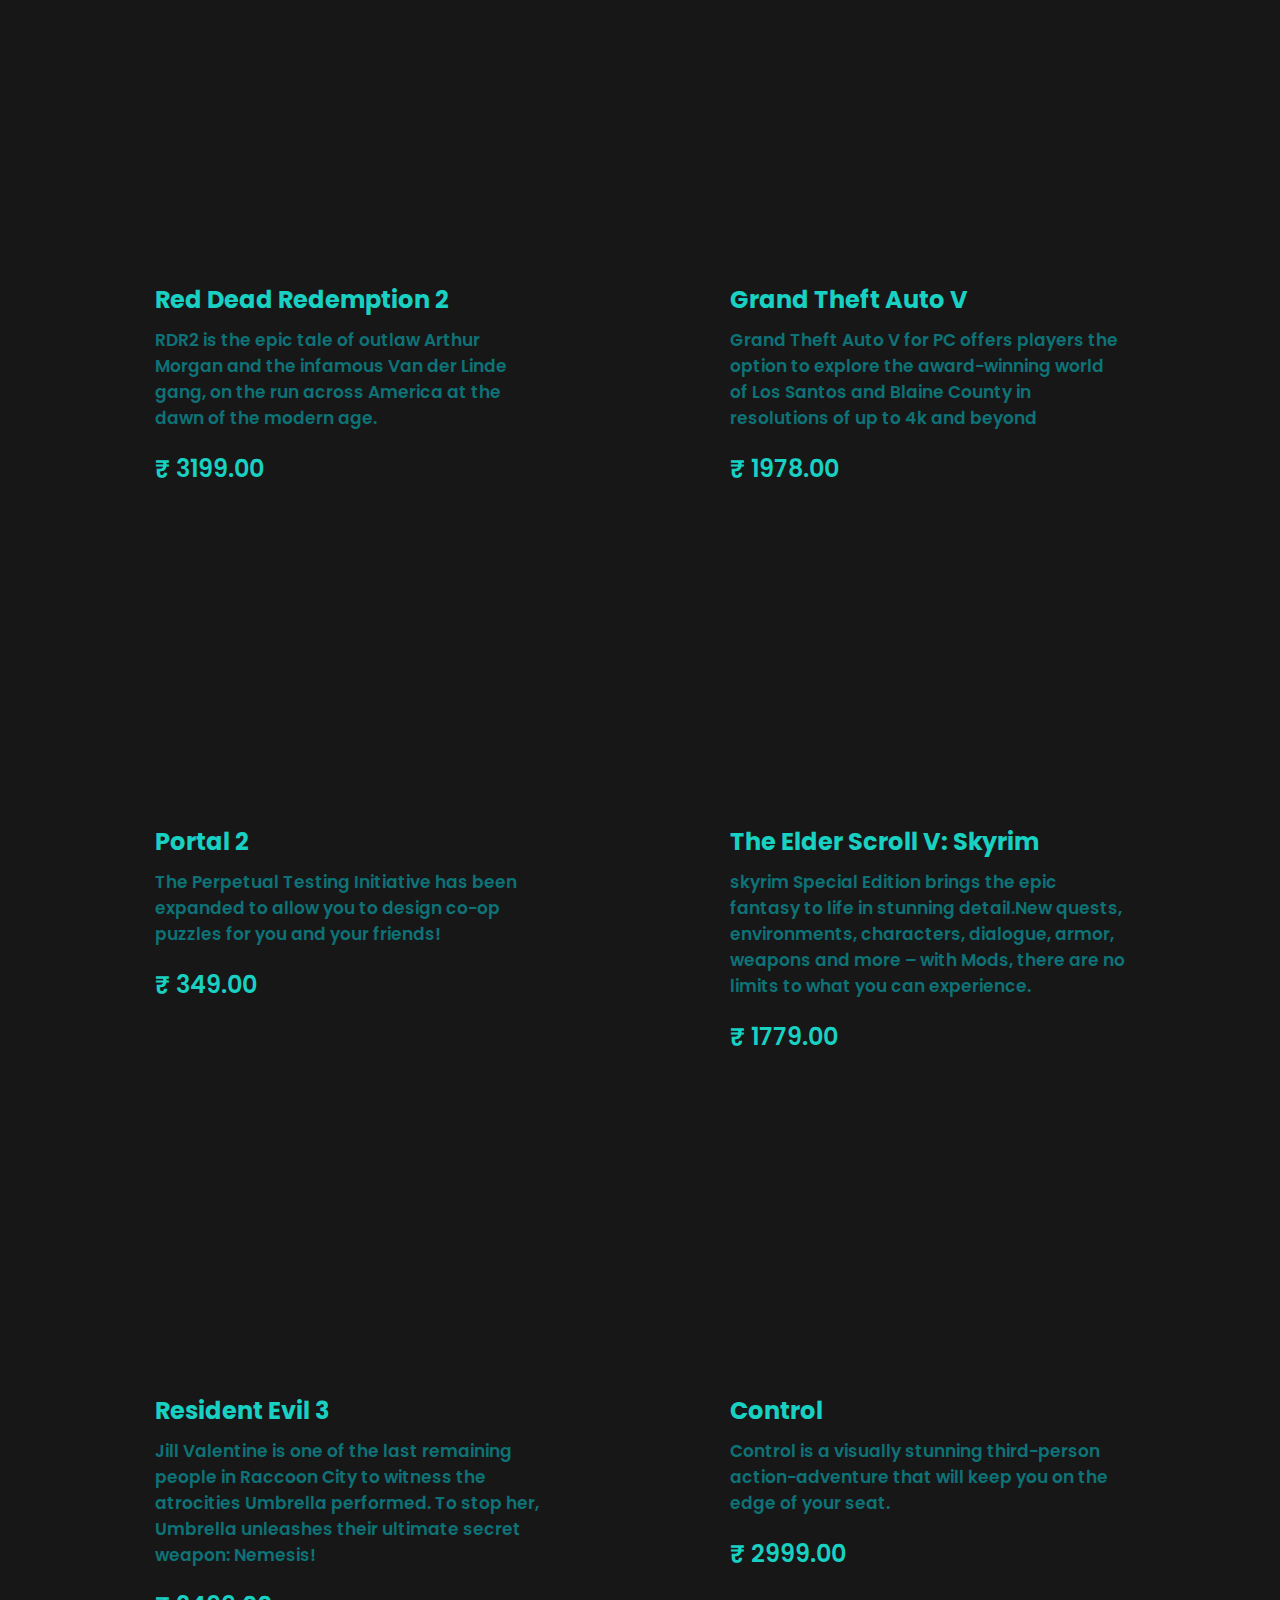
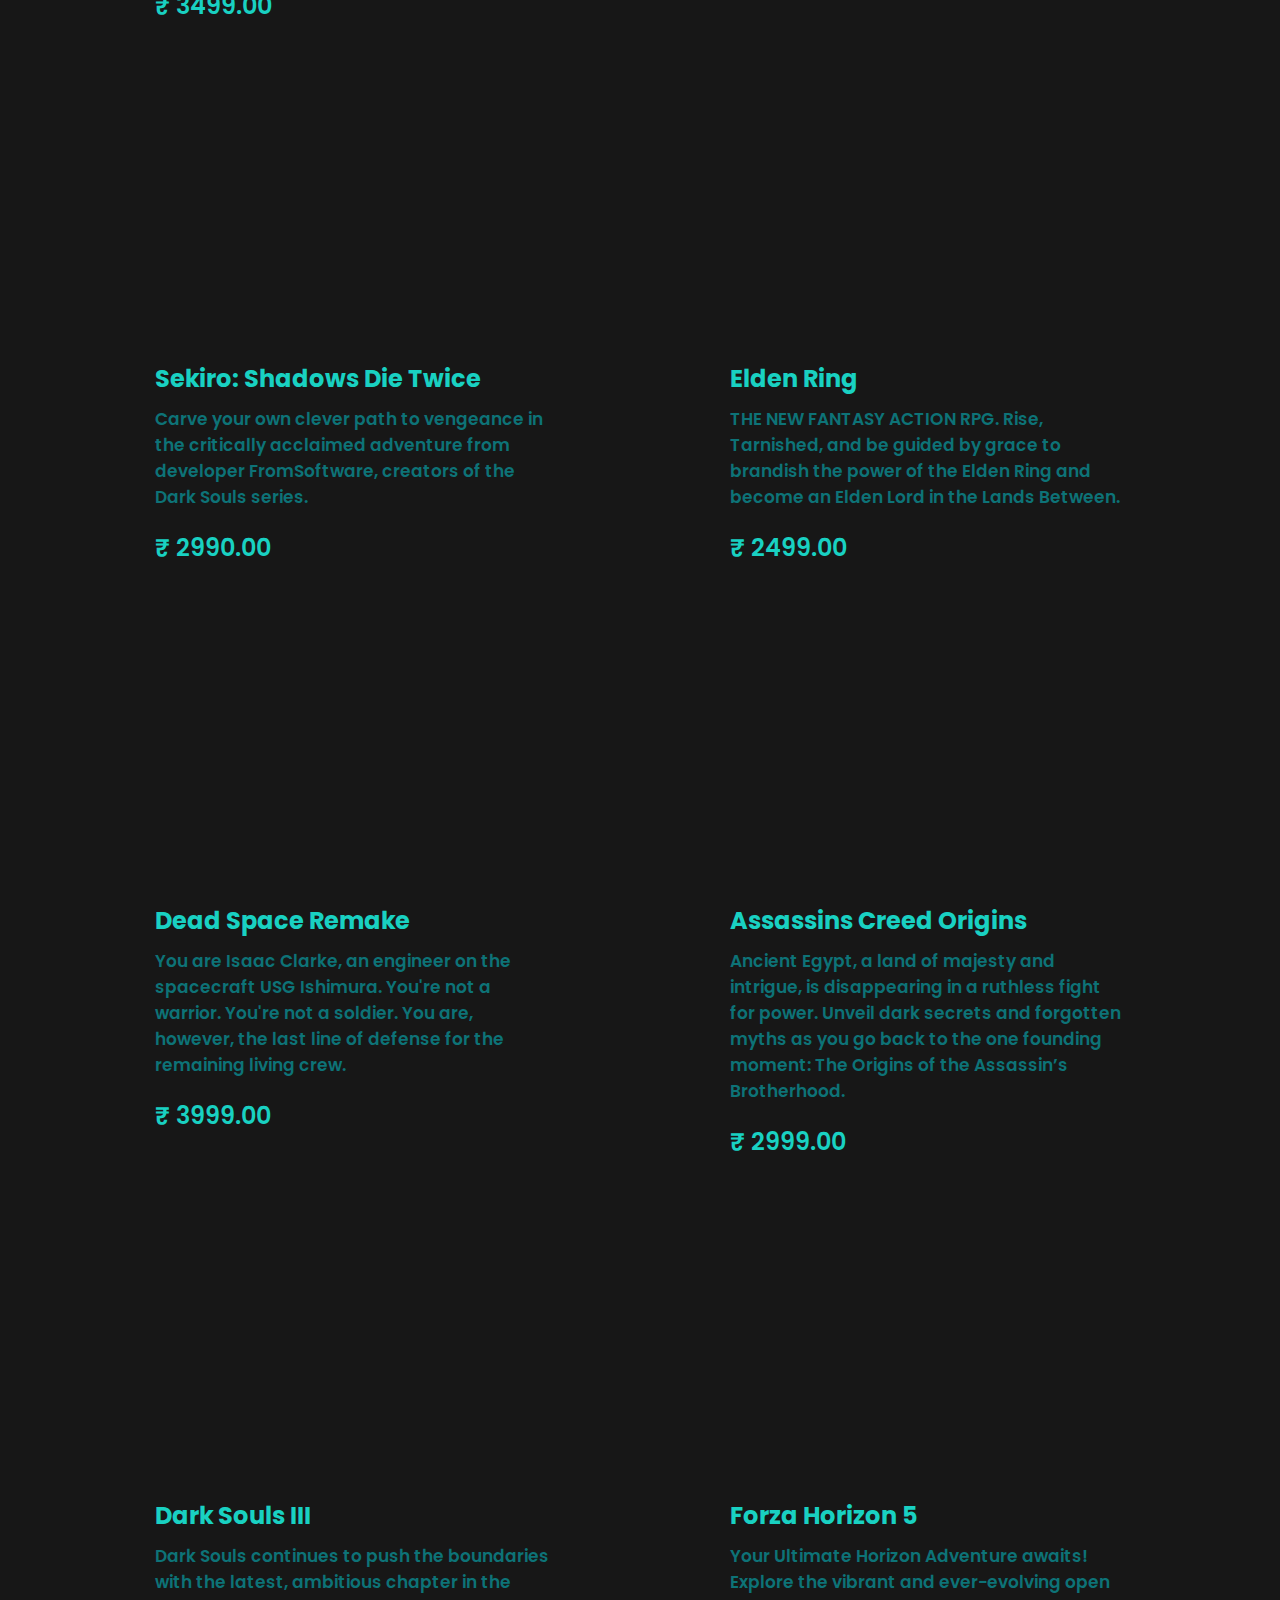
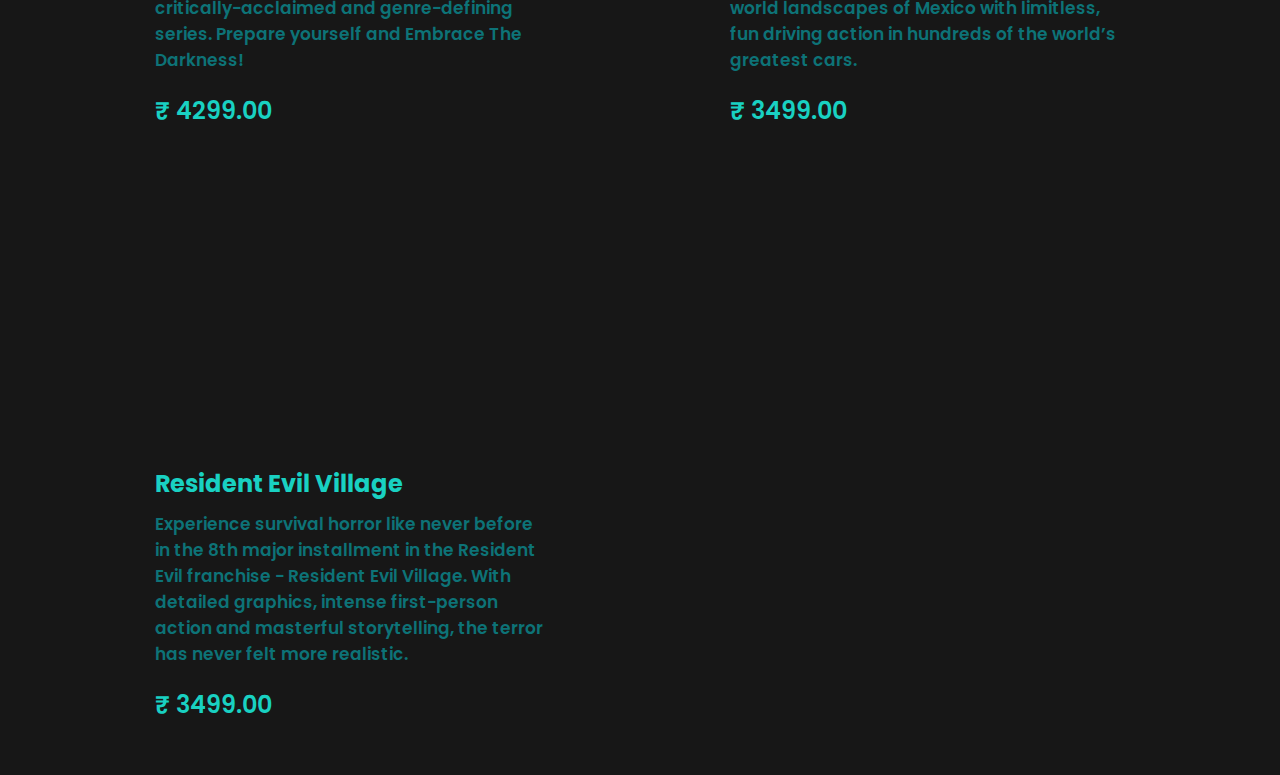
==== commit d2628f63: "added login" ====
--- a/pages/store/index.html
+++ b/pages/store/index.html
@@ -57,8 +57,8 @@
 			</div>
 		</div>
 		<div class="games-title">GAMES</div>
-		<div class="games-list">
-		</div>
+		<div class="games-list"></div>
+		<div class="games-section"></div>
 		<script src="./app.js"></script>
 	</body>
 </html>
--- a/pages/store/styles.css
+++ b/pages/store/styles.css
@@ -1,7 +1,7 @@
 body {
     padding-left: 8%;
     padding-right: 8%;
-    background-color: #212121;
+    background-color: #171717;
     font-family: 'Poppins', sans-serif;
     font-weight: 550;
     font-size: 24px;
@@ -206,13 +206,8 @@
 .gameimage{
     background-size: cover;
     position: relative;
-<<<<<<< HEAD
-    width: 435px;
-    height: 240px;
-=======
     width: 441.6px;
     height: 248.4px;
->>>>>>> 445748611205b4b4a8aba2976263c89877b6c6e1
     border-radius: 15px;
 }
 
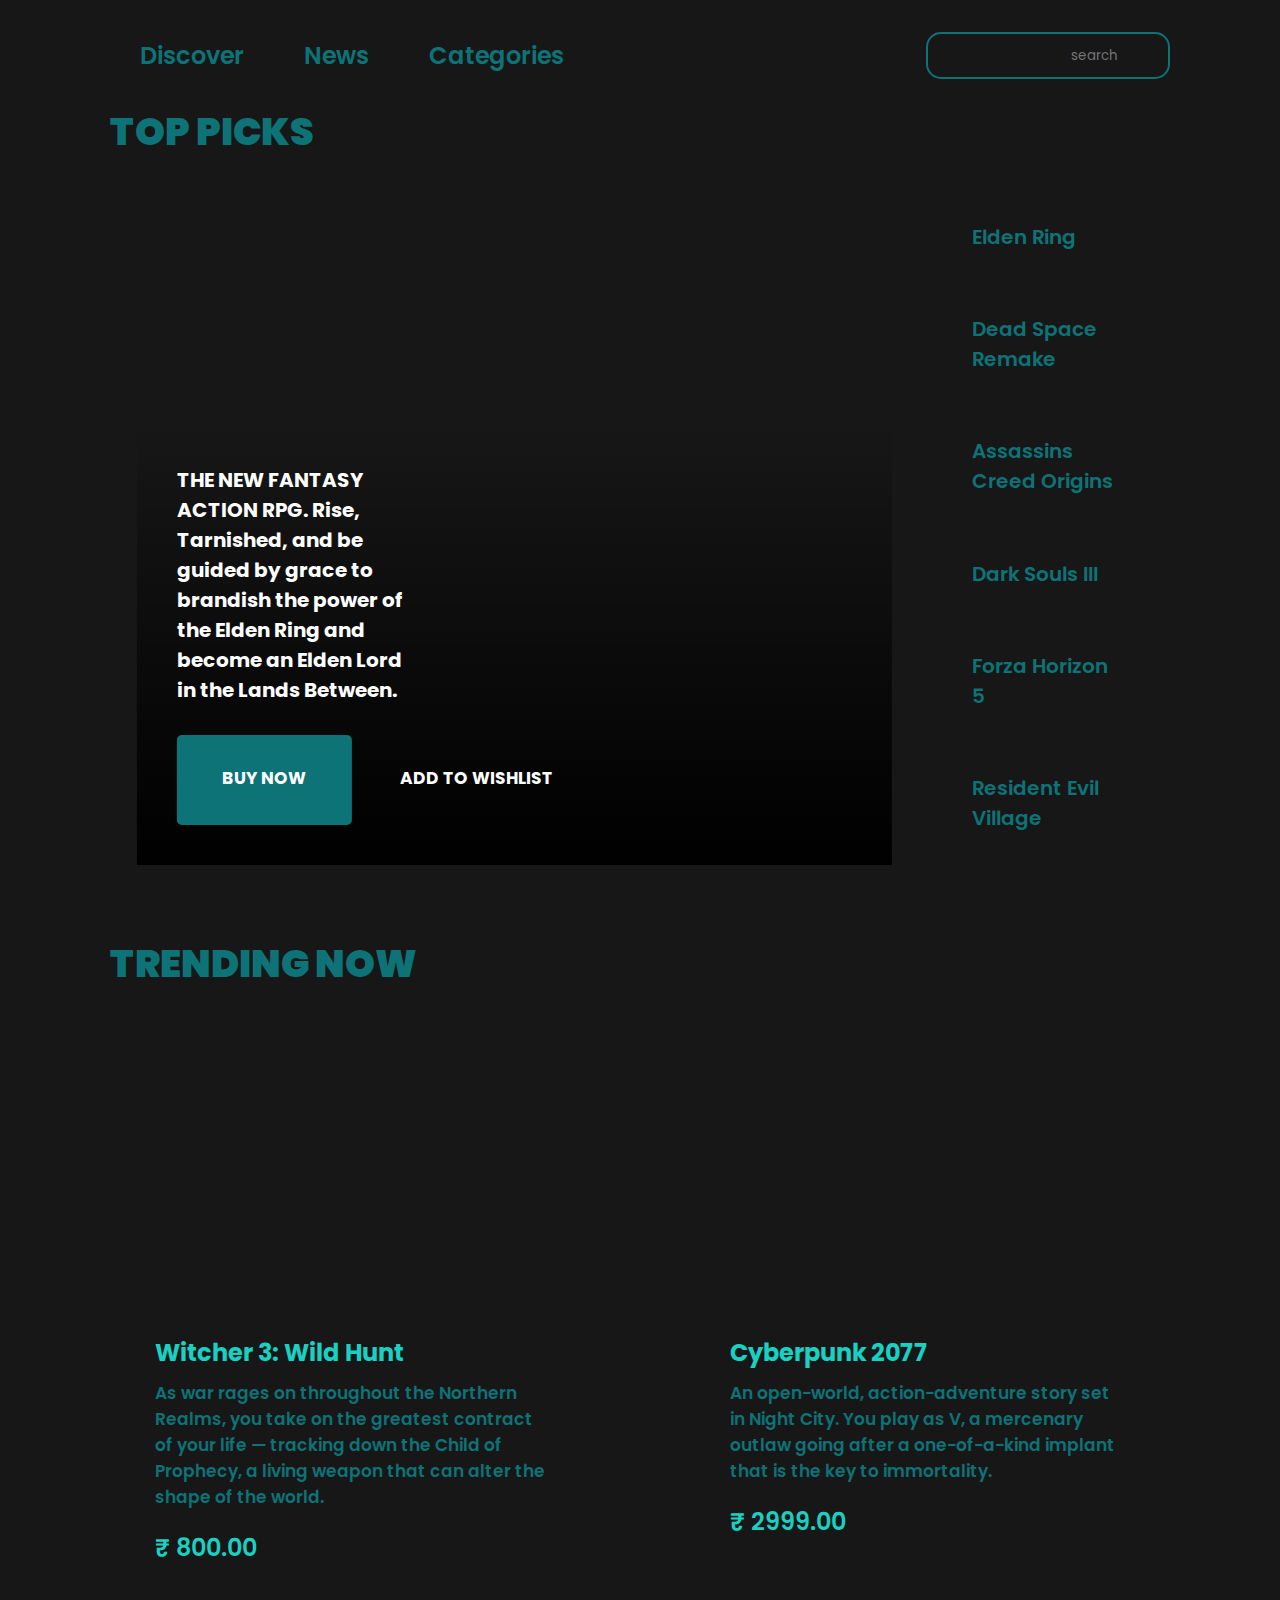
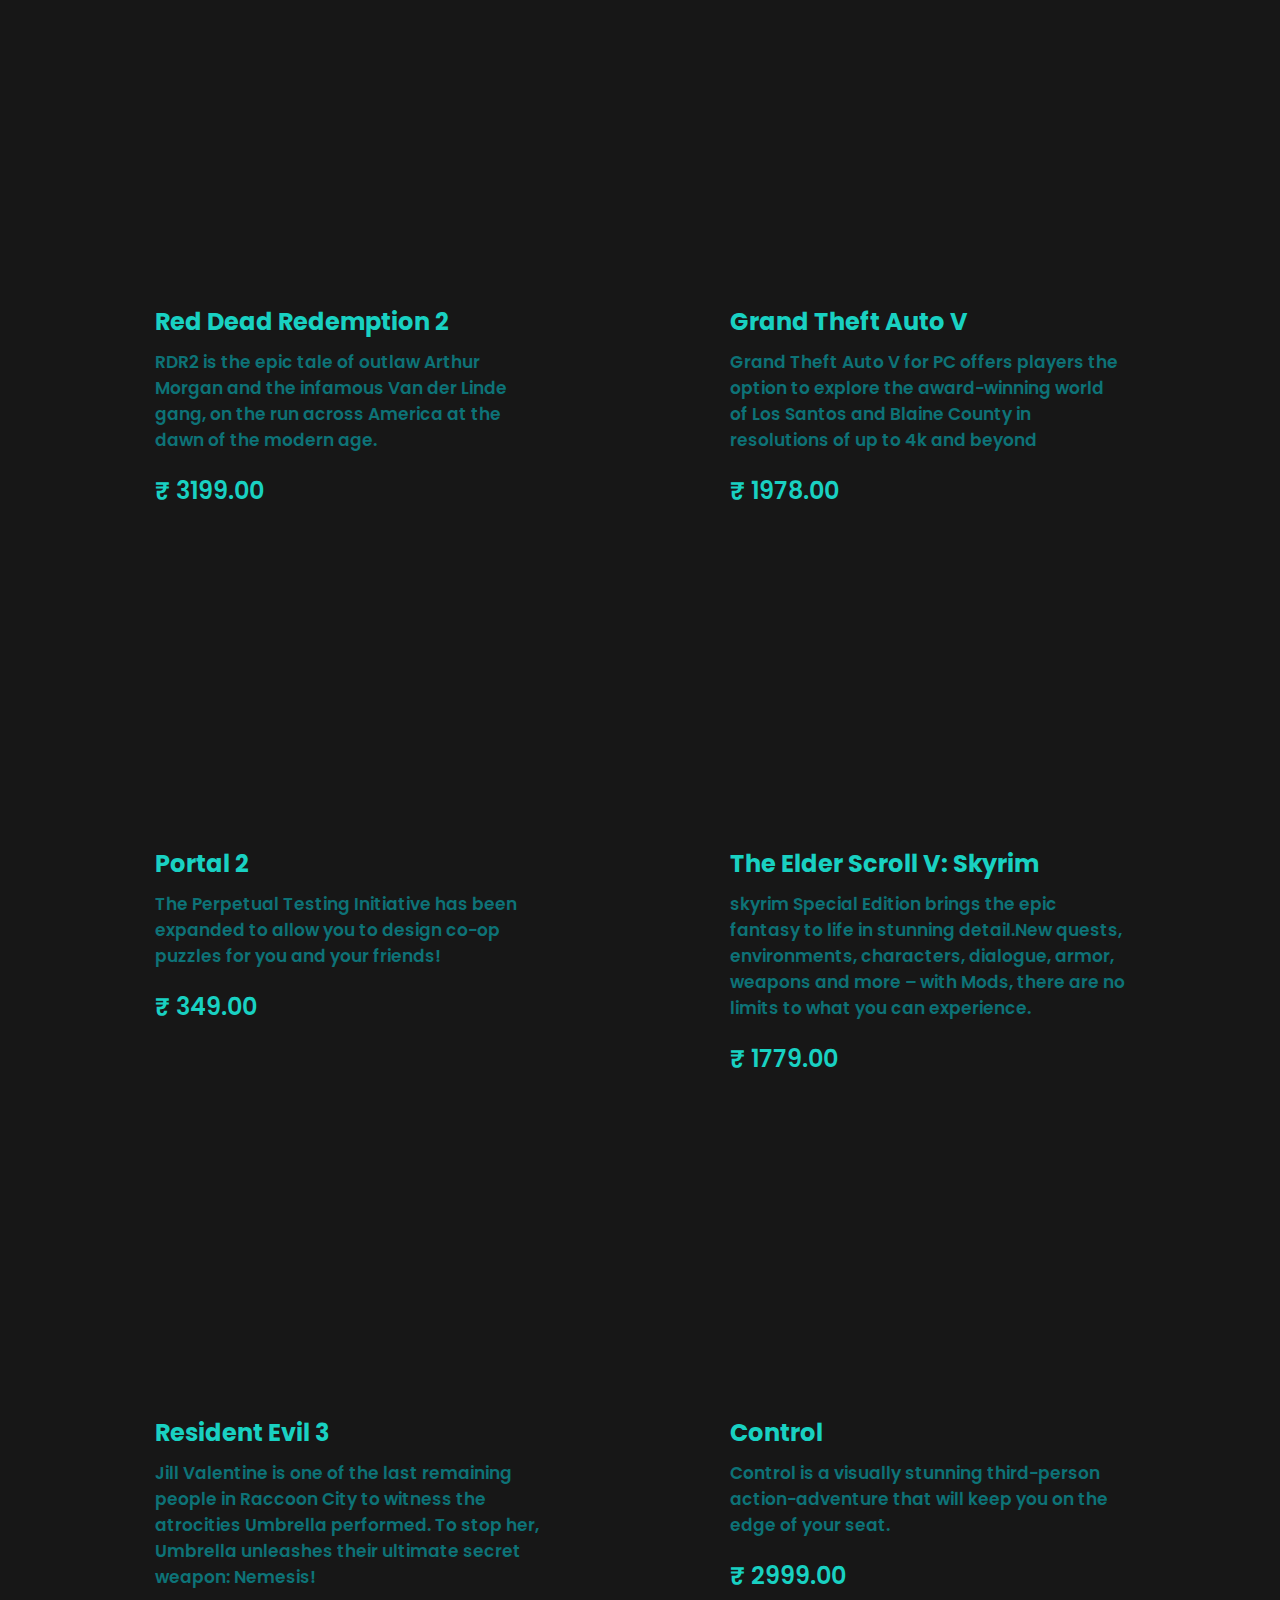
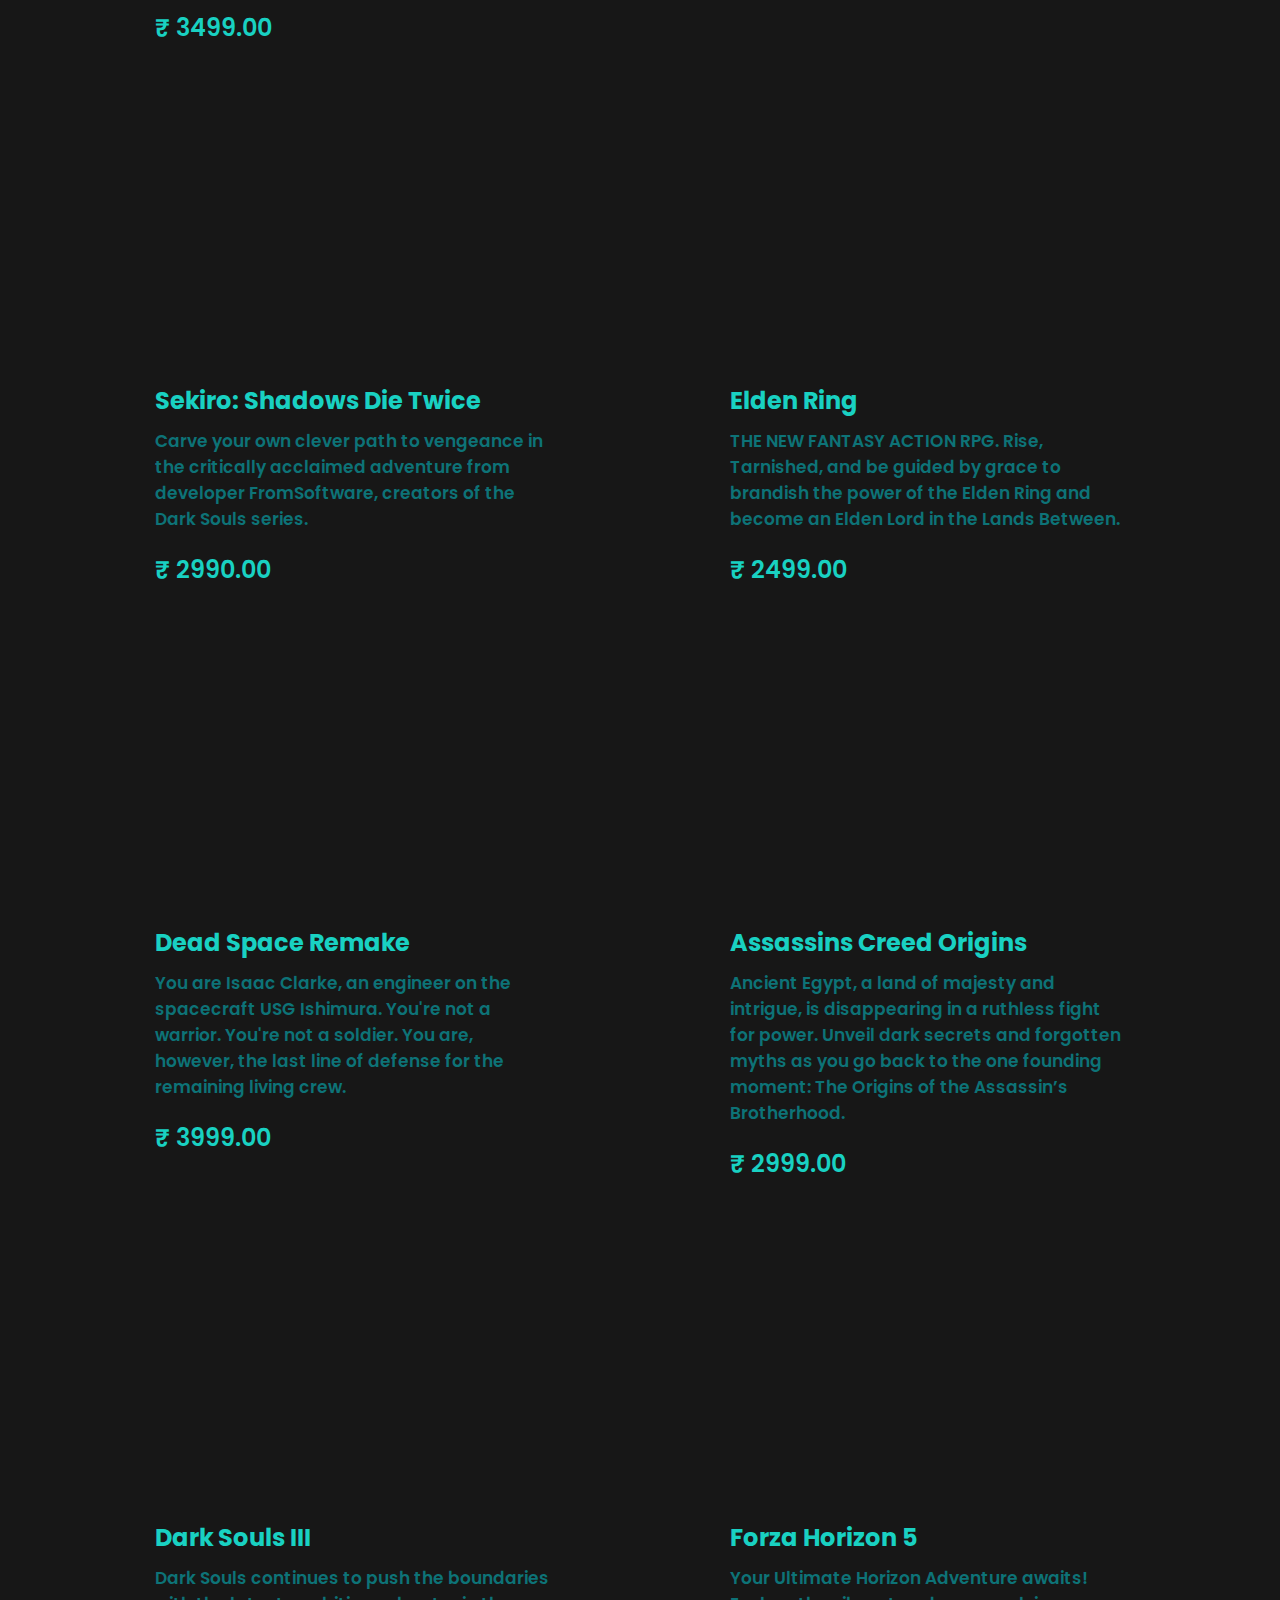
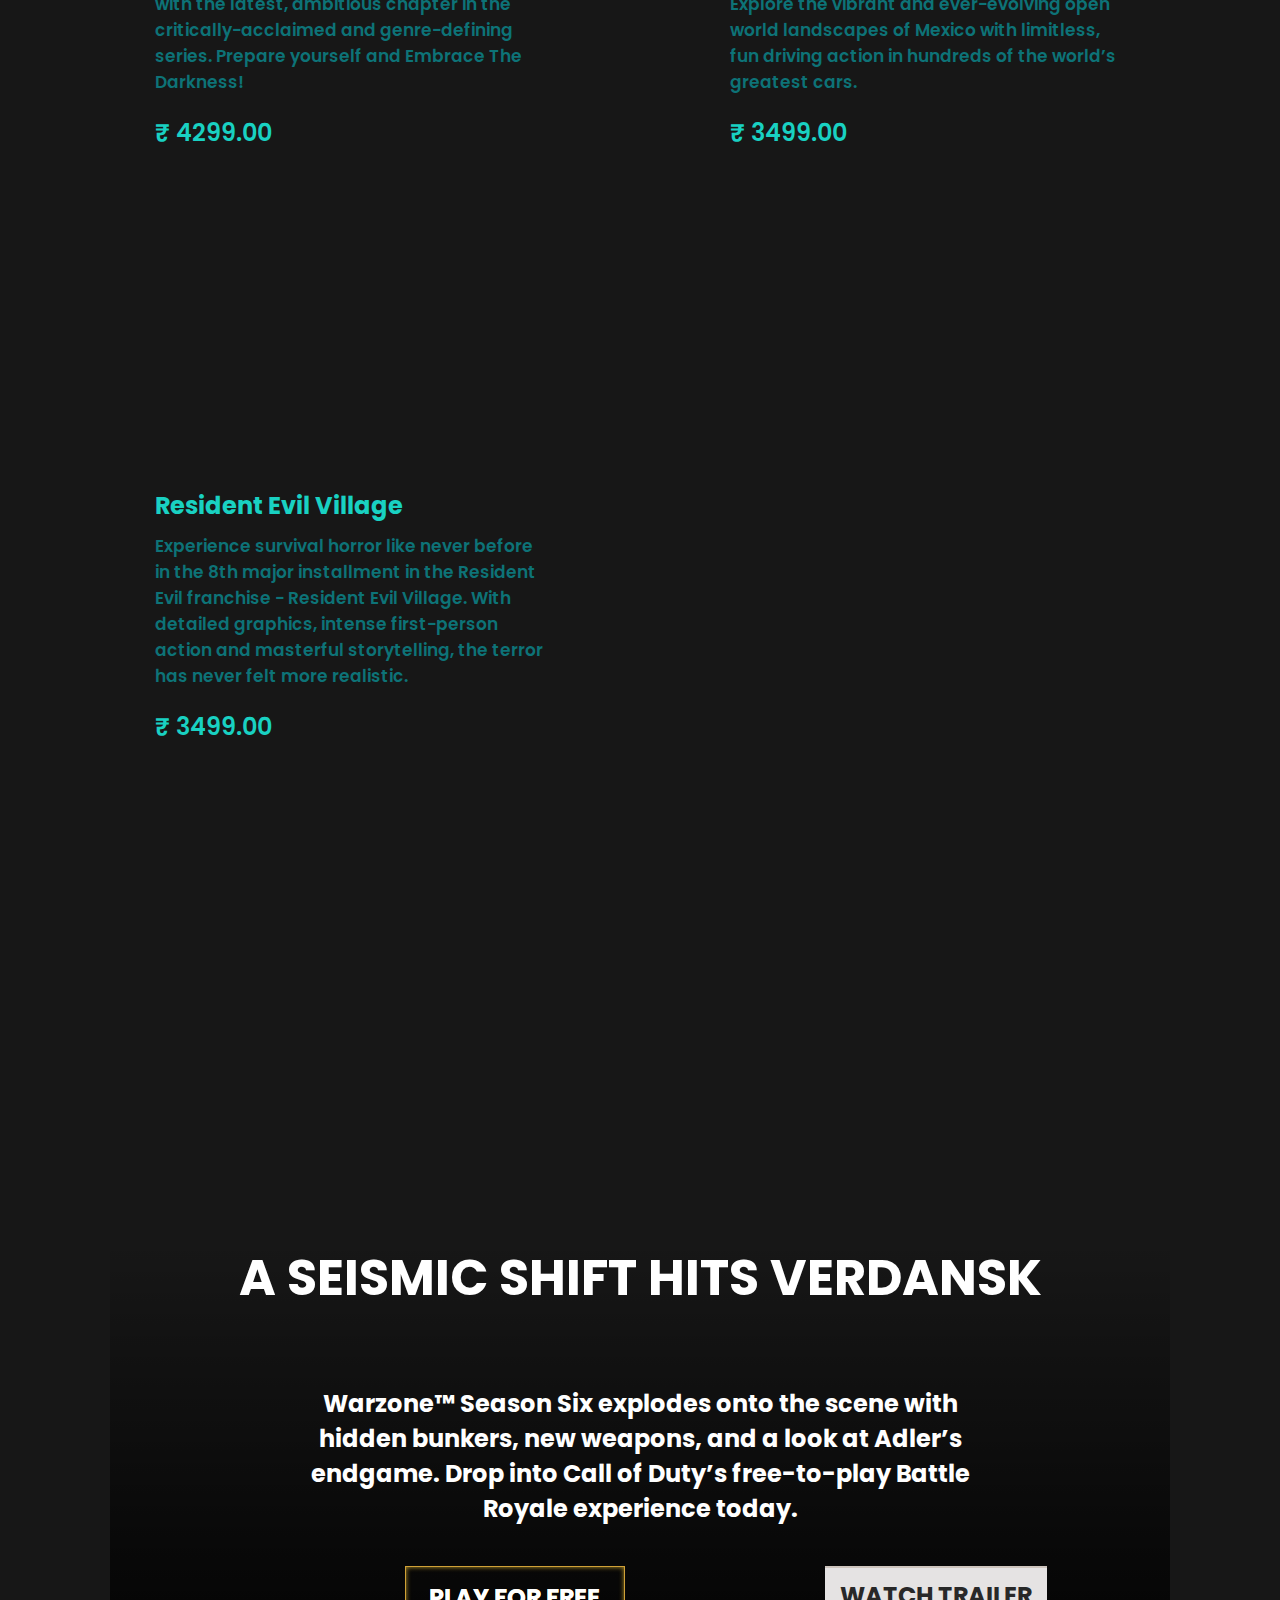
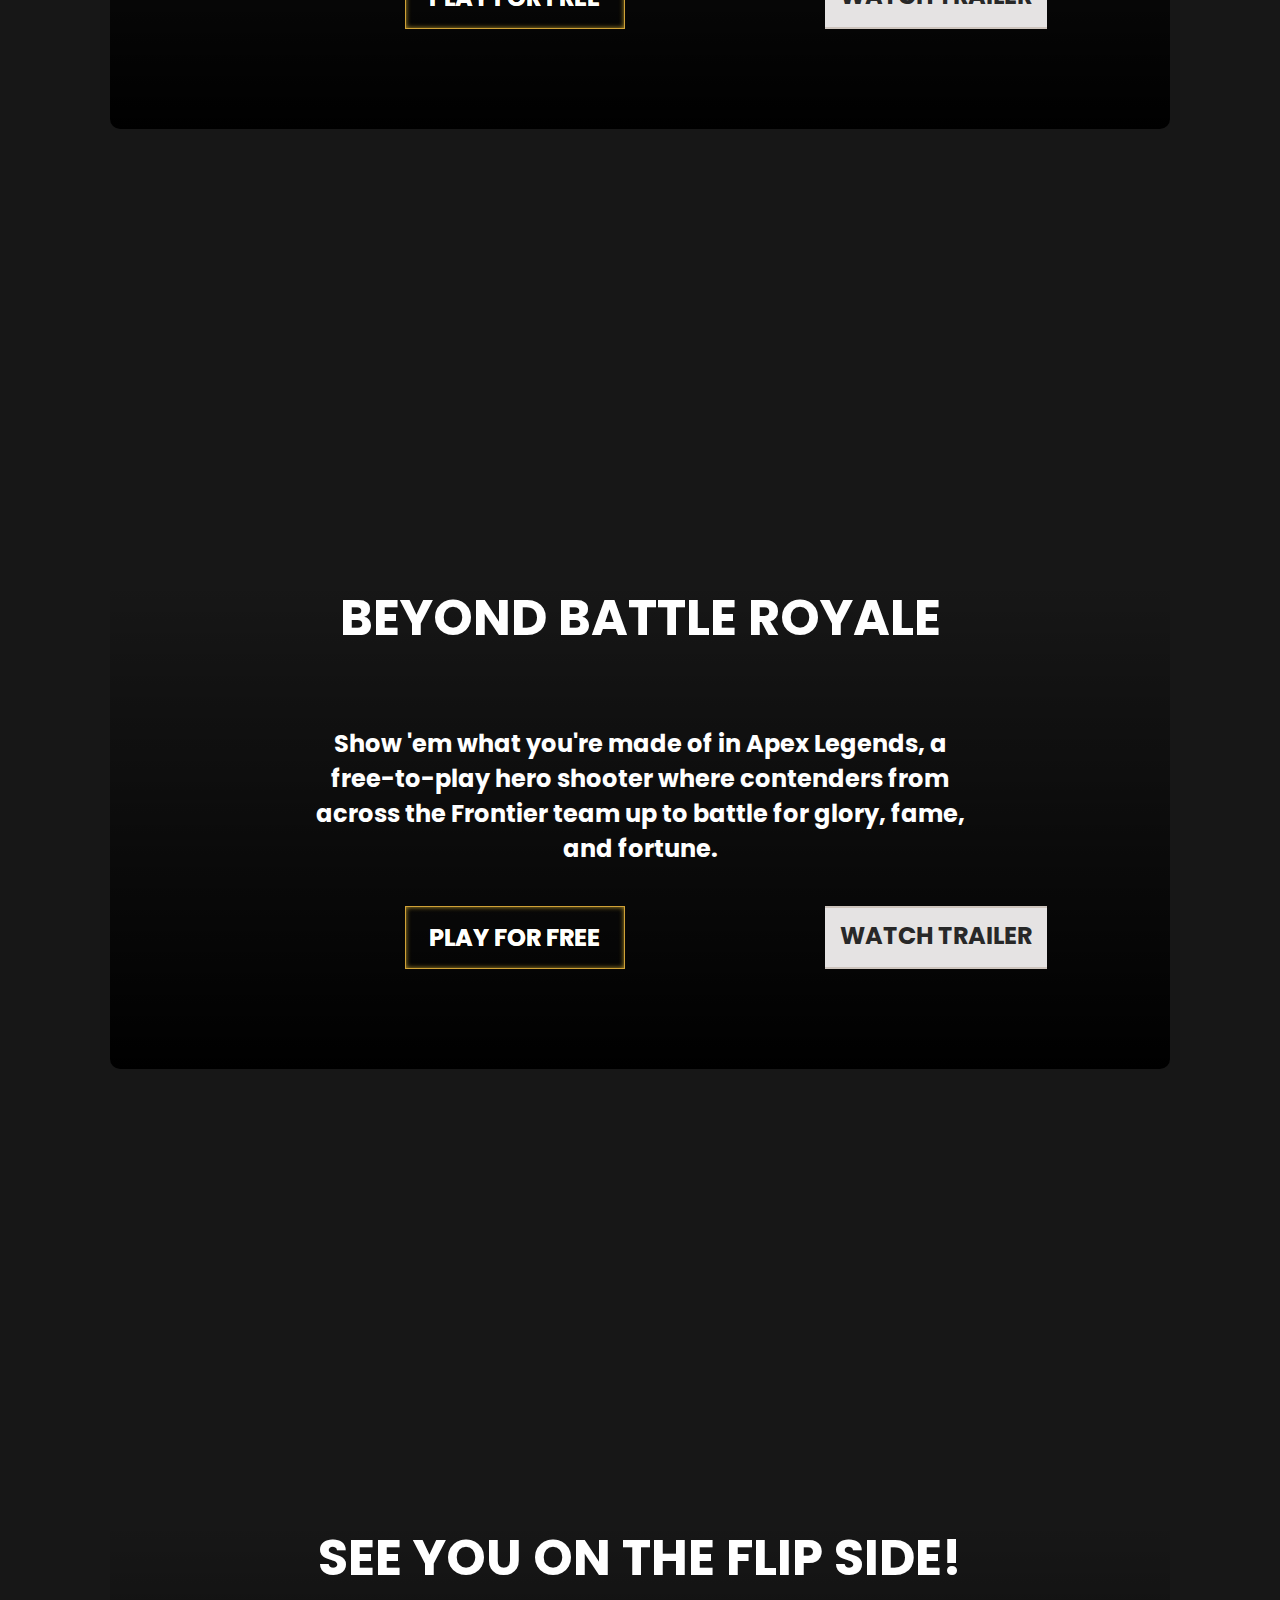
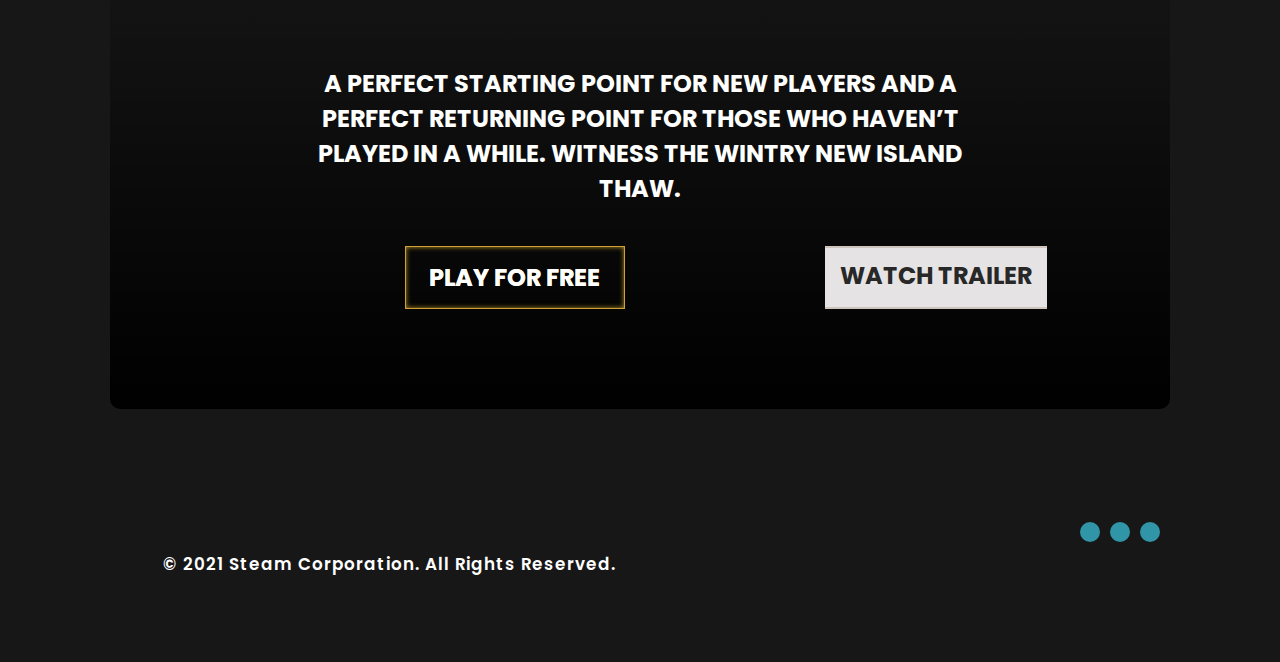
==== commit 032e11c3: "finalized" ====
--- a/pages/store/index.html
+++ b/pages/store/index.html
@@ -56,9 +56,20 @@
 				<div class="store-item">Resident Evil Village</div>
 			</div>
 		</div>
-		<div class="games-title">GAMES</div>
+		<div class="games-title">TRENDING NOW</div>
 		<div class="games-list"></div>
 		<div class="games-section"></div>
+		<div class="bt-games-list"></div>
+		<footer>
+			<div class="copyright">
+				<p>&copy 2021 Steam Corporation. All rights reserved.</p>
+			</div>
+			<div class="social">
+				<a href="#" class="linked"></a>
+				<a href="#" class="linked"></a>
+				<a href="#" class="linked"></a>
+			</div>
+		</footer>
 		<script src="./app.js"></script>
 	</body>
 </html>
--- a/pages/store/styles.css
+++ b/pages/store/styles.css
@@ -18,23 +18,17 @@
 .games-title{
     margin-top: 70px;
     margin-bottom: 50px;
-    font-weight: bold;
-    font-size: 30px;
+    font-weight: bolder;
+    font-size: 38px;
     width: max-content;
     position: relative;
-    left: 51%;
-    top: 50%;
-    transform: translate(-50%,-50%);
+
 }
 
 .toppicks{
-    font-weight: bold;
-    font-size: 30px;
+    font-weight: bolder;
+    font-size: 38px;
     width: max-content;
-    position: relative;
-    left: 50%;
-    top: 50%;
-    transform: translate(-50%,-50%);
 }
 
 .navbar {
@@ -150,6 +144,7 @@
 }
 
 .desc{
+    font-size: 20px;
     padding-bottom: 30px;
     position: relative;
     margin-left: 40px;
@@ -198,6 +193,7 @@
 }
 
 .game{
+    cursor: pointer;
     margin: 10px;
     padding: 10px;
     min-width: 28.5%;
@@ -237,5 +233,184 @@
 
 .game:hover{
     transform: scale(1.05);
-    transition: 0.3s transform;
+    transition: 0.3s transform ease-in-out;
+}
+
+.bt-game-image{
+    background-position: center;
+    background-size: cover;
+    position: relative;
+    width: 100%;
+    min-height: 100vh;
+    border-radius: 15px;
+}
+
+.bt-content{
+    margin-top: auto;
+    text-align: center;
+    border-radius: 10px;
+    position: relative;
+    /* transform: translateY(135%); */
+    color: white;
+    align-self: flex-end;
+    display: flex;
+    flex-direction: column;
+    justify-content: flex-end;
+    font-weight: bold;
+    position: relative;
+    width: 100%;
+    height: 60%;
+    opacity: 1;
+    background: linear-gradient(transparent,black);
+    padding-bottom: 40px;
+}
+
+
+.bt-game-image{
+    display: flex;
+    flex-direction: column;
+    align-items: flex-end;
+}
+
+.bt-game-desc{
+    padding-left: 200px;
+    padding-right: 200px;
+}
+
+.bt-game-title{
+    font-size: 50px;
+}
+
+.playnowbutton{
+    position: relative;
+    margin-left: 23vw;
+    padding-bottom: 60px;
+    display: flex;
+    gap: 200px;
+}
+
+.bt-playnow{
+    text-align: center;
+    box-sizing: border-box;
+    padding: 13px 20px;
+    transition: all .2s;
+    width: -webkit-fit-content;
+    justify-content: center;
+    cursor: pointer;
+    text-transform: uppercase;
+    min-width: 220px;
+    display: block;
+    position: relative;
+    text-shadow: 0px 0px 0px #e1d297 !important;
+    box-shadow: inset 0px 0px 5px #b59228 !important;
+    border: 1px solid #d0a137 !important;
+    color: white !important;
+}
+
+.bt-watch-trailer{    text-align: center;
+    border: 0;
+    font: inherit;
+    box-sizing: border-box;
+    padding: 10px 15px;
+    transition: all .2s;
+    width: -webkit-fit-content;
+    border-top: 2px solid #cdc4bd;
+    border-bottom: 2px solid #cdc4bd;
+    justify-content: center;
+    cursor: pointer;
+    background-color: #e5e3e3;
+    text-transform: uppercase;
+    color: #282828;
+    min-width: 220px;
+    display: block;
+    position: relative;}
+
+.bt-game-desc{
+    margin-bottom: 40px;
+}
+
+.bt-game-title{
+    margin-bottom: 70px;
+}
+
+.bt-game{
+    margin-top: 40px;
+    margin-bottom: 40px;
+}
+
+.addsvg{
+    display: none;
+    width: 30px;
+    height: 30px;
+    margin-left: 400px;
+    margin-top: 20px;
+    fill: #14FFEC;
+}
+
+.game:hover .addsvg{
+    display: block;
+}
+
+footer {
+    width: 100%;
+    display: inline-block;
+    margin: 2em 0;
+    height: 100px;
+    background-color: transparent;
+}
+footer .copyright {
+    width: 50%;
+    float: left;
+}
+@media (max-width: 600px) {
+    footer .copyright {
+        width: 100%;
+   }
+}
+footer .copyright p {
+    padding-left: 10%;
+    color: white;
+    font-size: 0.7em;
+    line-height: 100px;
+    text-transform: capitalize;
+    letter-spacing: 1px;
+}
+@media (max-width: 600px) {
+    footer .copyright p {
+        text-align: center;
+        padding: 0;
+   }
+}
+footer .social {
+    width: 50%;
+    float: right;
+}
+@media (max-width: 600px) {
+    footer .social {
+        width: 100%;
+   }
+}
+footer .social a {
+    pointer-events: none;
+    float: right;
+    line-height: 50px;
+    text-decoration: none;
+    color: white;
+    text-align: center;
+    height: 20px;
+    width: 20px;
+    border-radius: 50%;
+    margin-right: 10px;
+    margin-top: 25px;
+    font-weight: bold;
+}
+.linked {
+    background-color: #3095a7;
+    width: 20px;
+}
+
+.support {
+    background-color: #6dcd9a;
+    font-size: 0.8em;
+    width: 40%;
 }